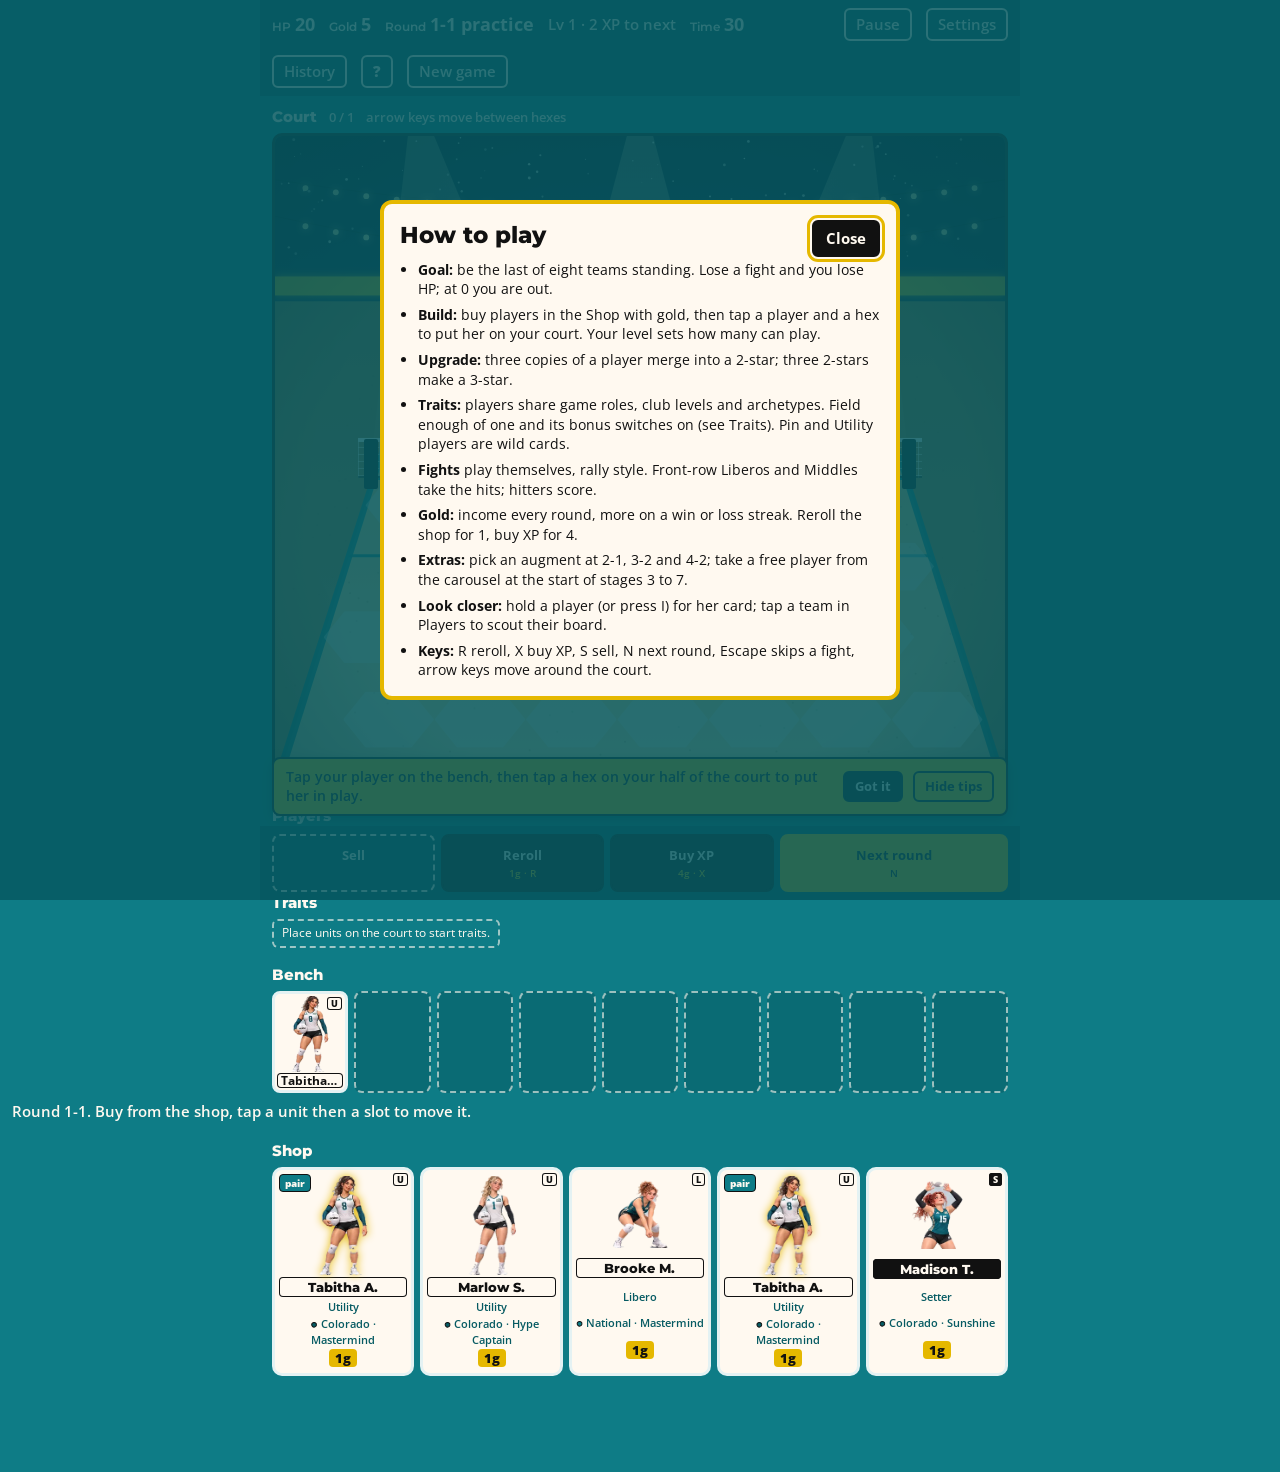
==== tft-wcni4yex/index.html @ 91067224 "v2.29.0 milestone 49: hyper roll short game Co-Authored-By: Claude Opus 5.5 <noreply@anthropic.com>" ====
<!doctype html>
<html lang="en">
<head>
  <meta charset="utf-8">
  <meta name="viewport" content="width=device-width, initial-scale=1, viewport-fit=cover">
  <meta name="robots" content="noindex, nofollow">
  <meta name="theme-color" content="#0E7C86">
  <title>Tactical Boom</title>
  <link rel="preconnect" href="https://fonts.googleapis.com">
  <link href="https://fonts.googleapis.com/css2?family=Montserrat:wght@700;800&family=Open+Sans:wght@400;600&display=swap" rel="stylesheet">
  <link rel="manifest" href="app.webmanifest">
  <link rel="icon" href="assets/icons/icon-192.png" type="image/png">
  <link rel="apple-touch-icon" href="assets/icons/apple-touch-icon.png">
  <link rel="stylesheet" href="style.css?v=2.29.0">
  <script type="importmap">
  {
    "imports": {
      "./js/achievements.js": "./js/achievements.js?v=2.29.0",
      "./js/arena.js": "./js/arena.js?v=2.29.0",
      "./js/bots.js": "./js/bots.js?v=2.29.0",
      "./js/combat.js": "./js/combat.js?v=2.29.0",
      "./js/economy.js": "./js/economy.js?v=2.29.0",
      "./js/gallery.js": "./js/gallery.js?v=2.29.0",
      "./js/game.js": "./js/game.js?v=2.29.0",
      "./js/guide.js": "./js/guide.js?v=2.29.0",
      "./js/hex.js": "./js/hex.js?v=2.29.0",
      "./js/i18n.js": "./js/i18n.js?v=2.29.0",
      "./js/history.js": "./js/history.js?v=2.29.0",
      "./js/ladder.js": "./js/ladder.js?v=2.29.0",
      "./js/main.js": "./js/main.js?v=2.29.0",
      "./js/playback.js": "./js/playback.js?v=2.29.0",
      "./js/rng.js": "./js/rng.js?v=2.29.0",
      "./js/sound.js": "./js/sound.js?v=2.29.0",
      "./js/sprite.js": "./js/sprite.js?v=2.29.0",
      "./js/stage.js": "./js/stage.js?v=2.29.0",
      "./js/traits.js": "./js/traits.js?v=2.29.0",
      "./js/ui.js": "./js/ui.js?v=2.29.0",
      "./js/units.js": "./js/units.js?v=2.29.0"
    }
  }
  </script>
  <!-- Fetch every module at once instead of discovering them one import at a time. -->
  <link rel="modulepreload" href="./js/achievements.js?v=2.29.0">
  <link rel="modulepreload" href="./js/arena.js?v=2.29.0">
  <link rel="modulepreload" href="./js/bots.js?v=2.29.0">
  <link rel="modulepreload" href="./js/combat.js?v=2.29.0">
  <link rel="modulepreload" href="./js/economy.js?v=2.29.0">
  <link rel="modulepreload" href="./js/gallery.js?v=2.29.0">
  <link rel="modulepreload" href="./js/game.js?v=2.29.0">
  <link rel="modulepreload" href="./js/guide.js?v=2.29.0">
  <link rel="modulepreload" href="./js/hex.js?v=2.29.0">
  <link rel="modulepreload" href="./js/i18n.js?v=2.29.0">
  <link rel="modulepreload" href="./js/history.js?v=2.29.0">
  <link rel="modulepreload" href="./js/ladder.js?v=2.29.0">
  <link rel="modulepreload" href="./js/main.js?v=2.29.0">
  <link rel="modulepreload" href="./js/playback.js?v=2.29.0">
  <link rel="modulepreload" href="./js/rng.js?v=2.29.0">
  <link rel="modulepreload" href="./js/sound.js?v=2.29.0">
  <link rel="modulepreload" href="./js/sprite.js?v=2.29.0">
  <link rel="modulepreload" href="./js/stage.js?v=2.29.0">
  <link rel="modulepreload" href="./js/traits.js?v=2.29.0">
  <link rel="modulepreload" href="./js/ui.js?v=2.29.0">
  <link rel="modulepreload" href="./js/units.js?v=2.29.0">
</head>
<body class="game">
  <header class="bar" aria-label="Status" data-i18n-aria>
    <span class="stat"><span class="k" data-i18n>HP</span> <b id="hp">20</b></span>
    <span class="stat"><span class="k" data-i18n>Gold</span> <b id="gold">0</b></span>
    <span class="stat"><span class="k" data-i18n>Round</span> <b id="round">1-1</b></span>
    <span class="brk" aria-hidden="true"></span>
    <span class="stat" id="level">Lv 1 · 2 XP to next</span>
    <span class="stat"><span class="k" data-i18n>Time</span> <b id="timer" aria-live="off">30</b></span>
    <span class="brk" aria-hidden="true"></span>
    <button type="button" id="pause" class="ghost" aria-pressed="false">Pause</button>
    <button type="button" id="settingsBtn" class="ghost" data-i18n>Settings</button>
    <button type="button" id="historyBtn" class="ghost" data-i18n>History</button>
    <button type="button" id="helpBtn" class="ghost" aria-label="How to play" data-i18n-aria>?</button>
    <button type="button" id="newgame" class="ghost" data-i18n>New game</button>
  <div class="tip" id="tip" role="status" hidden><span id="tipText"></span> <button type="button" id="tipOk" data-i18n>Got it</button> <button type="button" id="tipOff" data-i18n>Hide tips</button></div>
  </header>

  <main>
  <section class="zone" aria-labelledby="hCourt">
    <h2 id="hCourt"><span data-i18n>Court</span> <span class="sub" id="courtCount">0 / 1</span> <span class="sub" id="courtHint">arrow keys move between hexes</span>
      <span class="fightbar" id="fightbar" hidden><button type="button" id="speed" aria-pressed="false">2x</button><button type="button" id="skip"><span data-i18n>Skip</span> <small>Esc</small></button></span></h2>
    <div class="arena" id="court" role="group" aria-label="Court hexes, your half" data-i18n-aria data-stage="fieldhouse"></div>
  </section>

  <section class="zone" aria-labelledby="hPlayers">
    <h2 id="hPlayers"><span data-i18n>Players</span> <span class="sub" id="lastFight"></span></h2>
    <ol class="players" id="players"></ol>
  </section>

  <details class="zone damage" id="damage" hidden open>
    <summary><h2 id="damageTitle" data-i18n>Fight damage</h2></summary>
    <ol class="dmglist" id="damageList"></ol>
  </details>

  <details class="zone fights" id="fights" hidden>
    <summary><h2 data-i18n>Fights</h2> <span class="sub" data-i18n>tap one to watch it</span></summary>
    <ol class="fightlist" id="fightList"></ol>
    <div id="lobbyWrap" hidden>
      <h3 class="sub" data-i18n>This round's other fights</h3>
      <ol class="fightlist" id="lobbyList"></ol>
    </div>
  </details>

  <section class="zone" aria-labelledby="hTraits">
    <h2 id="hTraits"><span data-i18n>Traits</span> <span class="sub" id="wild"></span></h2>
    <ul class="traits" id="traits"></ul>
    <p class="owned" id="owned"></p>
  </section>

  <section class="zone" aria-labelledby="hBench">
    <h2 id="hBench" data-i18n>Bench</h2>
    <div class="slots bench" id="bench" role="group" aria-label="Bench slots" data-i18n-aria></div>
  </section>

  <p class="msg" id="msg" aria-hidden="true"></p>
  <div id="live" class="vh" aria-live="polite"></div>

  <section class="zone" aria-labelledby="hShop">
    <h2 id="hShop" data-i18n>Shop</h2>
    <div class="shop" id="shop" role="group" aria-label="Shop cards" data-i18n-aria></div>
  </section>
  </main>

  <nav class="actions" aria-label="Actions" data-i18n-aria>
    <span class="pocket" id="pocket" aria-hidden="true"></span>
    <button type="button" id="sell" data-drop="sell:0" disabled>Sell</button>
    <button type="button" id="reroll">Reroll <small>1g · R</small></button>
    <button type="button" id="xp"><span data-i18n>Buy XP</span> <small>4g · X</small></button>
    <button type="button" id="next" class="primary"><span data-i18n>Next round</span> <small>N</small></button>
  </nav>
  <dialog id="unitcard" aria-labelledby="unitName">
    <button type="button" class="close" id="unitClose" data-i18n>Close</button>
    <h2 id="unitName"></h2>
    <div class="stage"><span class="spr" id="unitSprite"></span></div>
    <dl id="unitFacts"></dl>
  </dialog>
  <dialog id="newDlg" aria-labelledby="newTitle">
    <button type="button" class="close" id="newClose" data-i18n>Cancel</button>
    <h2 id="newTitle" data-i18n>New game</h2>
    <p data-i18n>The current game ends.</p>
    <div class="histbtns">
      <button type="button" id="newFree" data-i18n>Free play</button>
      <button type="button" id="newDaily" data-i18n>Today's challenge</button>
      <button type="button" id="newHyper" data-i18n>Hyper roll</button>
    </div>
    <p class="note" id="dailyNote"></p>
    <p class="note" data-i18n>Hyper roll is a short game: more gold, faster levels, double damage, 20-second rounds. It does not change your rating.</p>
  </dialog>
  <dialog id="settings" aria-labelledby="setTitle">
    <button type="button" class="close" id="setClose" data-i18n>Close</button>
    <h2 id="setTitle" data-i18n>Settings</h2>
    <p class="note" data-i18n>Kept on this device.</p>
    <div class="setgrid">
      <span data-i18n>Sound</span><button type="button" id="mute" aria-pressed="false">Sound on</button>
      <label for="auto" data-i18n>Auto-advance timer</label><input type="checkbox" id="auto" checked>
      <label for="difficulty" data-i18n>Bots</label><select id="difficulty" aria-describedby="diffNote"><option value="easy" data-i18n>Easy</option><option value="normal" data-i18n>Normal</option><option value="hard" data-i18n>Hard</option></select>
      <span></span><small id="diffNote" data-i18n>Applies from the next new game.</small>
      <label for="speedPref" data-i18n>Fight speed</label><select id="speedPref"><option value="1">1x</option><option value="2">2x</option></select>
      <label for="motion" data-i18n>Motion</label><select id="motion"><option value="auto" data-i18n>Follow this device</option><option value="reduce" data-i18n>Reduce</option></select>
      <label for="tipsOn" data-i18n>Tips</label><input type="checkbox" id="tipsOn" checked>
      <label for="textSize" data-i18n>Text size</label><select id="textSize"><option value="1" data-i18n>Standard</option><option value="1.15" data-i18n>Large</option><option value="1.3" data-i18n>Larger</option></select>
      <label for="lang" data-i18n>Language</label><select id="lang"><option value="en">English</option><option value="es">Español</option></select>
    </div>
  </dialog>
  <dialog id="history" aria-labelledby="histTitle">
    <button type="button" class="close" id="histClose" data-i18n>Close</button>
    <h2 id="histTitle" data-i18n>History</h2>
    <p class="rank" id="histRank"></p>
    <p id="histSummary"></p>
    <ol class="histgames" id="histGames"></ol>
    <div id="histUnitsWrap">
      <h3 data-i18n>Players on your final boards</h3>
      <table class="histunits"><thead><tr><th scope="col" data-i18n>Player</th><th scope="col" data-i18n>Games</th><th scope="col" data-i18n>Avg place</th><th scope="col" data-i18n>Wins</th></tr></thead><tbody id="histUnits"></tbody></table>
    </div>
    <h3 id="achTitle">Achievements</h3>
    <ul class="achs" id="achList"></ul>
    <p class="note" data-i18n>Kept on this device only. The feedback file holds these game facts and nothing else.</p>
    <div class="histbtns"><button type="button" id="histDownload" data-i18n>Download feedback file</button><button type="button" id="histClear" data-i18n>Clear history</button></div>
  </dialog>
  <dialog id="help" aria-labelledby="helpTitle">
    <button type="button" class="close" id="helpClose" data-i18n>Close</button>
    <h2 id="helpTitle" data-i18n>How to play</h2>
    <ul class="help">
      <li data-i18n-html><b>Goal:</b> be the last of eight teams standing. Lose a fight and you lose HP; at 0 you are out.</li>
      <li data-i18n-html><b>Build:</b> buy players in the Shop with gold, then tap a player and a hex to put her on your court. Your level sets how many can play.</li>
      <li data-i18n-html><b>Upgrade:</b> three copies of a player merge into a 2-star; three 2-stars make a 3-star.</li>
      <li data-i18n-html><b>Traits:</b> players share game roles, club levels and archetypes. Field enough of one and its bonus switches on (see Traits). Pin and Utility players are wild cards.</li>
      <li data-i18n-html><b>Fights</b> play themselves, rally style. Front-row Liberos and Middles take the hits; hitters score.</li>
      <li data-i18n-html><b>Gold:</b> income every round, more on a win or loss streak. Reroll the shop for 1, buy XP for 4.</li>
      <li data-i18n-html><b>Extras:</b> pick an augment at 2-1, 3-2 and 4-2; take a free player from the carousel at the start of stages 3 to 7.</li>
      <li data-i18n-html><b>Look closer:</b> hold a player (or press I) for her card; tap a team in Players to scout their board.</li>
      <li data-i18n-html><b>Keys:</b> R reroll, X buy XP, S sell, N next round, Escape skips a fight, arrow keys move around the court.</li>
    </ul>
  </dialog>
  <dialog id="carousel" aria-labelledby="carTitle">
    <h2 id="carTitle" data-i18n>Carousel</h2>
    <p data-i18n>Lowest HP picks first. Take one player for free; if time runs out you get the first open one.</p>
    <div class="carousel" id="carChoices" role="group" aria-label="Carousel players" data-i18n-aria></div>
  </dialog>
  <dialog id="augment" aria-labelledby="augTitle">
    <h2 id="augTitle" data-i18n>Pick an augment</h2>
    <p data-i18n>It lasts the whole game. If time runs out you get the first one.</p>
    <div class="augs" id="augChoices" role="group" aria-label="Augment choices" data-i18n-aria></div>
  </dialog>
  <dialog id="over" aria-labelledby="overTitle">
    <h2 id="overTitle" data-i18n>Game over</h2>
    <p id="overText"></p>
    <p class="rank" id="overAch"></p>
    <div class="recap" id="recap"></div>
    <ol class="players" id="finalPlaces"></ol>
    <div class="histbtns">
      <button type="button" id="again" data-i18n>Free play</button>
      <button type="button" id="againDaily" data-i18n>Today's challenge</button>
    </div>
  </dialog>
  <script type="module" src="js/main.js?v=2.29.0"></script>
</body>
</html>
---- tft-wcni4yex/style.css ----
:root {
  --teal: #0E7C86; --teal-dark: #065A62; --teal-light: #E4F2F3;
  --gold: #E5B800; --gold-dark: #C49A00; --cream: #FFF9F0; --black: #111111;
  --display: 'Montserrat', sans-serif; --body: 'Open Sans', sans-serif;
}
* { box-sizing: border-box; }
html, body { margin: 0; min-height: 100%; }
body { background: var(--teal); color: var(--cream); font-family: var(--body); font-size: 15px; line-height: 1.4; }
h1, h2, h3 { font-family: var(--display); font-weight: 800; margin: 0; }
button { font: inherit; cursor: pointer; }
:focus-visible { outline: 3px solid var(--gold); outline-offset: 2px; }
.vh { position: absolute; width: 1px; height: 1px; overflow: hidden; clip: rect(0 0 0 0); white-space: nowrap; }

.top { position: sticky; top: 0; z-index: 5; background: var(--teal-dark); padding: 10px 16px; display: flex; gap: 10px; align-items: center; flex-wrap: wrap; }
.top h1 { font-size: 20px; color: var(--gold); flex: 1 1 auto; }
.top select, .top input { font: inherit; padding: 6px 8px; border: 2px solid var(--gold); border-radius: 6px; background: var(--cream); color: var(--black); }
.top .count { font-weight: 600; }

.grid { display: grid; grid-template-columns: repeat(auto-fill, minmax(150px, 1fr)); gap: 12px; padding: 16px; }
.card { background: var(--cream); color: var(--black); border-radius: 10px; border: 4px solid var(--ring); padding: 8px; text-align: left; display: grid; gap: 4px; justify-items: center; }
.card .spr { background-repeat: no-repeat; image-rendering: auto; }
.card .name { font-family: var(--display); font-weight: 800; font-size: 15px; }
.card .team { font-weight: 600; font-size: 12px; color: var(--teal-dark); }
.card .role { font-size: 12px; font-weight: 600; }
.card .arch { font-size: 12px; font-weight: 600; color: var(--gold-dark); }
.card[data-level="National"] .team::before { content: "● "; color: var(--teal); }
.card[data-level="Regional"] .team::before { content: "● "; color: var(--gold); }
.card[data-level="Colorado"] .team::before { content: "● "; color: var(--teal-dark); }

dialog { border: 4px solid var(--gold); border-radius: 12px; background: var(--cream); color: var(--black); padding: 16px; width: min(92vw, 520px); }
dialog::backdrop { background: rgba(6, 90, 98, .85); }
dialog .stage { display: grid; place-items: end center; background: var(--teal-light); border-radius: 8px; min-height: 260px; padding: 8px; }
dialog .poses { display: flex; flex-wrap: wrap; gap: 6px; margin: 10px 0; }
dialog .poses button { padding: 6px 10px; border: 2px solid var(--black); background: var(--black); color: var(--cream); border-radius: 6px; font-weight: 600; }
dialog .poses button[aria-pressed="true"] { background: var(--gold); color: var(--black); border-color: var(--gold); }
dialog dl { display: grid; grid-template-columns: auto 1fr; gap: 4px 12px; margin: 10px 0; font-size: 14px; }
dialog dt { font-weight: 800; }
dialog dd { margin: 0; }
dialog .close { float: right; border: 2px solid var(--black); background: var(--black); color: var(--cream); border-radius: 6px; padding: 6px 12px; font-weight: 700; }
.note { padding: 0 16px 16px; font-weight: 600; }
@media (prefers-reduced-motion: reduce) { .hop { animation: none !important; } }

/* ---- game screen ---- */
body.game { padding-bottom: 96px; }
.bar { position: sticky; top: 0; z-index: 5; background: var(--teal-dark); padding: 8px 12px; display: flex; gap: 14px; align-items: center; flex-wrap: wrap; font-weight: 600; }
.bar .stat .k { color: var(--cream); font-family: var(--display); font-size: 12px; }
.bar .stat b { font-size: 18px; }
.bar #pause { margin-left: auto; }
.bar .ghost { background: transparent; color: var(--cream); border: 2px solid var(--cream); border-radius: 6px; padding: 4px 10px; font-weight: 600; }
.zone { padding: 10px 12px 0; }
.zone h2 { font-size: 15px; color: var(--cream); margin-bottom: 6px; }
.zone h2 .sub { color: var(--cream); font-family: var(--body); font-weight: 600; font-size: 13px; margin-left: 8px; }
.slots { display: grid; gap: 6px; touch-action: none; }
.slots.court { grid-template-columns: repeat(6, 1fr); }
.slots.bench { grid-template-columns: repeat(9, 1fr); }
.slot { position: relative; aspect-ratio: 3 / 4; border-radius: 8px; border: 2px dashed rgba(255, 249, 240, .6); background: rgba(6, 90, 98, .5); padding: 2px; display: grid; grid-template-rows: 1fr auto auto; justify-items: center; align-items: end; color: var(--cream); overflow: hidden; }
.slot.filled { border: 3px solid var(--ring); background: var(--cream); color: var(--black); }
.slot.selected { outline: 4px solid var(--gold); outline-offset: -2px; transform: translateY(-4px); }
.slot .spr { background-repeat: no-repeat; max-width: 100%; }
.slot .stars { color: var(--black); font-size: 11px; line-height: 1; }
.slot .nm { font-size: 10px; font-weight: 700; line-height: 1.1; text-align: center; max-width: 100%; overflow: hidden; text-overflow: ellipsis; white-space: nowrap; }
/* The name strip wears the role's kit colour (white, black or teal) so roles read at a glance. */
.slot.filled .nm, .shopcard .nm { box-sizing: border-box; width: 100%; padding: 1px 4px; border-radius: 4px; background: var(--kit-bg, transparent); color: var(--kit-fg, inherit); box-shadow: inset 0 0 0 1px var(--black); }
.spr.flip { transform: scaleX(-1); }
.slot[data-abbr]::after, .shopcard[data-abbr]::after { content: attr(data-abbr); position: absolute; top: 3px; right: 3px; z-index: 1; font-size: 9px; font-weight: 800; line-height: 1; padding: 2px 4px; border-radius: 3px; background: var(--kit-bg); color: var(--kit-fg); box-shadow: inset 0 0 0 1px var(--black); }
.slot { position: relative; }
/* ---- fight playback ---- */
.arena.fighting .hex { pointer-events: none; }
.hex.down .unit { opacity: .55; }
.hex .unit .hpbar { width: 70%; height: 5px; margin-top: 2px; background: var(--black); border: 1px solid var(--black); border-radius: 3px; overflow: hidden; }
.hex .unit .hpbar i { display: block; height: 100%; width: 100%; background: var(--gold); transform-origin: left; transition: transform .25s; }
.hex.theirs .unit .hpbar i { background: var(--cream); }
.float { position: absolute; bottom: 100%; left: 50%; transform: translateX(-50%); font-family: var(--display); font-weight: 800; font-size: 13px; white-space: nowrap; padding: 0 4px; border-radius: 4px; background: var(--black); color: var(--cream); animation: rise .9s ease-out forwards; z-index: 40; }
.float.dmg { color: var(--gold); }
.float.heal { background: var(--teal); color: var(--cream); }
.float.kw { background: var(--cream); color: var(--black); font-size: 11px; }
@keyframes rise { from { opacity: 1; translate: 0 0; } to { opacity: 0; translate: 0 -28px; } }
.ball { position: absolute; left: 0; top: 0; width: 14px; height: 14px; margin: -7px 0 0 -7px; border-radius: 50%; background: radial-gradient(circle at 35% 35%, var(--cream), var(--gold) 60%, var(--gold-dark)); border: 1px solid var(--black); z-index: 60; pointer-events: none; }
.fightbar[hidden], [hidden] { display: none !important; }
.fightbar { display: inline-flex; gap: 6px; margin-left: 8px; vertical-align: middle; }
.fightbar button { padding: 4px 10px; border-radius: 6px; border: 2px solid var(--black); background: var(--black); color: var(--cream); font-weight: 700; font-size: 12px; }
.fightbar button small { color: var(--gold); font-size: 10px; }
.bar .auto { display: inline-flex; gap: 4px; align-items: center; font-size: 12px; }
.bar select { font: inherit; font-size: 12px; padding: 2px 4px; border-radius: 6px; border: 2px solid var(--cream); background: var(--teal-dark); color: var(--cream); }
.bar .auto input { width: 18px; height: 18px; accent-color: var(--gold); }
.bar #pause[aria-pressed="true"] { background: var(--gold); color: var(--black); border-color: var(--gold); }
@media (prefers-reduced-motion: reduce) { .float { animation: none; } .hex .unit .hpbar i { transition: none; } }
.traits { list-style: none; margin: 0; padding: 0; display: flex; flex-wrap: wrap; gap: 6px; font-size: 12px; }
.traits li { border-radius: 6px; border: 2px dashed rgba(255, 249, 240, .6); }
.traits li:not(:has(button)) { padding: 4px 8px; }
.traits li.on { background: var(--cream); color: var(--black); border: 2px solid var(--gold); }
.traits li.on.kit { background: var(--kit-bg); color: var(--kit-fg); }
.traits .trait { all: unset; box-sizing: border-box; display: block; padding: 4px 8px; cursor: pointer; border-radius: 4px; }
.traits .trait:focus-visible { outline: 3px solid var(--gold); outline-offset: 1px; }
.traits .trait[aria-pressed="true"] { box-shadow: 0 0 0 3px var(--gold); }
.traits .sw { display: inline-block; width: 9px; height: 9px; margin-right: 5px; border-radius: 50%; border: 1px solid var(--black); box-shadow: 0 0 0 1px var(--cream); background: var(--kit-bg, transparent); vertical-align: 0; } /* cream halo: a teal dot stays visible on the teal page */
.traits li:not(.kit) .sw:not([style]) { display: none; }
.traits li b { font-family: var(--display); }
.traits li.on .bp { color: var(--teal-dark); font-weight: 700; }
.traits li.on.kit .bp { color: inherit; }
/* Units holding the trait picked in the trait panel glow around their outline. */
.lit .spr { filter: drop-shadow(0 0 3px var(--gold)) drop-shadow(0 0 3px var(--gold)); }
.slot.lit, .shopcard.lit { outline: 3px solid var(--gold); outline-offset: 1px; }
.players { list-style: none; margin: 0; padding: 0; display: grid; grid-template-columns: repeat(auto-fill, minmax(140px, 1fr)); gap: 4px; font-size: 12px; }
.players li { padding: 3px 6px; border-radius: 6px; background: var(--teal-dark); white-space: nowrap; overflow: hidden; text-overflow: ellipsis; }
.players li.you { background: var(--gold); color: var(--black); }
.players li.out { text-decoration: line-through; }
dialog .players { grid-template-columns: repeat(2, 1fr); }
dialog .players li { color: var(--cream); }
dialog .players li.you { color: var(--black); }
.msg { margin: 8px 12px; min-height: 1.4em; font-weight: 600; }
.shop { display: grid; grid-template-columns: repeat(5, minmax(0, 1fr)); gap: 6px; }
.shopcard { border-radius: 10px; border: 3px solid var(--ring); background: var(--cream); color: var(--black); padding: 6px 4px; display: grid; justify-items: center; gap: 2px; min-height: 150px; }
.shopcard:disabled { background: var(--teal-light); border-style: dashed; }
.shopcard .spr { background-repeat: no-repeat; }
.shopcard .nm { font-family: var(--display); font-weight: 800; font-size: 11px; text-align: center; }
.shopcard .tr { font-size: 9.5px; font-weight: 600; text-align: center; color: var(--teal-dark); }
.shopcard { position: relative; }
.shopcard .hint { position: absolute; top: 4px; left: 4px; z-index: 1; font-size: 10px; font-weight: 800; line-height: 1; padding: 3px 5px; border-radius: 4px; border: 1px solid var(--black); background: var(--cream); color: var(--black); }
.shopcard .hint.up { background: var(--gold); }
.shopcard .hint.pair { background: var(--teal); color: var(--cream); }
.shopcard.hinted .spr { filter: drop-shadow(0 0 4px var(--gold)); }
.shopcard .cost { font-weight: 800; color: var(--black); background: var(--gold); border-radius: 4px; padding: 0 6px; font-size: 13px; }
.actions { position: fixed; left: 0; right: 0; bottom: 0; z-index: 5; display: grid; grid-template-columns: 1fr 1fr 1fr 1.4fr; gap: 6px; padding: 8px 12px calc(8px + env(safe-area-inset-bottom, 0px)); background: var(--teal-dark); }
.actions button { padding: 10px 4px; border-radius: 8px; border: 2px solid var(--black); background: var(--black); color: var(--cream); font-weight: 700; font-size: 13px; display: grid; gap: 2px; }
.actions button small { font-weight: 600; font-size: 10px; color: var(--gold); }
.actions button.primary { background: var(--gold); color: var(--black); border-color: var(--gold); }
.actions button.primary small { color: var(--black); }
.actions button:disabled { background: var(--teal-dark); border: 2px dashed var(--cream); color: var(--cream); }
@media (min-width: 700px) { .zone, .bar, .actions { max-width: 760px; margin-inline: auto; } .actions { left: 50%; transform: translateX(-50%); width: 100%; } .slot .nm { font-size: 12px; } .shopcard .nm { font-size: 13px; } .shopcard .tr { font-size: 11px; } }

/* ---- arena: perspective court ---- */
.arena { isolation: isolate; position: relative; width: 100%; aspect-ratio: 1 / 0.9; overflow: hidden; border-radius: 10px; border: 3px solid var(--black); background: var(--teal-dark) center top / cover no-repeat; touch-action: none; }
.arena .backdrop-wrap, .arena .backdrop { position: absolute; inset: 0; width: 100%; height: 100%; display: block; pointer-events: none; }
.arena .net { position: absolute; left: calc(var(--netL) * 100%); right: calc((1 - var(--netR)) * 100%); top: calc(var(--netY) * 100%); height: calc(8% * var(--netS)); transform: translateY(-100%); z-index: 11; background: repeating-linear-gradient(90deg, rgba(255,249,240,.55) 0 1px, transparent 1px 7px), repeating-linear-gradient(0deg, rgba(255,249,240,.55) 0 1px, transparent 1px 7px); border-top: 4px solid var(--cream); border-bottom: 2px solid rgba(17,17,17,.6); pointer-events: none; }
.arena .net::before, .arena .net::after { content: ""; position: absolute; top: -10%; bottom: -40%; width: 2.5%; background: var(--black); border-radius: 2px; }
.arena .net::before { left: 1%; } .arena .net::after { right: 1%; }
/* A tile is a button; its hex shape is drawn by ::before so the standing sprite can overflow it. */
.hex { position: absolute; width: calc(13% * var(--s)); aspect-ratio: 1 / 0.62; transform: translate(-50%, -50%); background: transparent; border: 0; padding: 0; margin: 0; overflow: visible; }
.hex::before { content: ""; position: absolute; inset: 0; clip-path: polygon(25% 0, 75% 0, 100% 50%, 75% 100%, 25% 100%, 0 50%); background: rgba(228, 242, 243, .16); }
.hex.mine { cursor: pointer; }
.hex.mine::before { background: rgba(228, 242, 243, .42); }
.hex.mine:hover::before, .hex.mine.drop::before { background: rgba(229, 184, 0, .75); }
.hex.mine:focus-visible { outline: none; }
.hex.mine:focus-visible::before { background: rgba(229, 184, 0, .85); box-shadow: inset 0 0 0 3px var(--black); }
.hex.filled.mine::before { background: rgba(14, 124, 134, .6); box-shadow: inset 0 0 0 2px var(--ring); }
.hex.selected::before { background: var(--gold); }
/* While dragging: the row that suits the dragged unit's role. */
.hex.suggest::before { background: rgba(229, 184, 0, .45); }
.hex .unit { position: absolute; left: 50%; bottom: 40%; transform: translateX(-50%); pointer-events: none; display: grid; justify-items: center; }
.hex .unit .spr { background-repeat: no-repeat; }
.hex .unit.flip .spr { transform: scaleX(-1); }
.hex .unit .stars { color: var(--gold); font-size: 11px; line-height: 1; text-shadow: 0 1px 0 var(--black); margin-top: -2px; }
.dragghost { position: fixed; left: 0; top: 0; z-index: 50; pointer-events: none; will-change: transform; }
.dragghost .spr { background-repeat: no-repeat; filter: drop-shadow(0 6px 6px rgba(0,0,0,.5)); }
.slot.drop, #sell.drop { outline: 4px solid var(--gold); outline-offset: -2px; }
/* Shop cards let a vertical swipe scroll the page on phones; tap still buys, mouse drags still work. */
.shopcard { touch-action: pan-y; }
/* ---- augments ---- */
.augs { display: grid; gap: 8px; margin-top: 8px; }
.augcard { display: grid; gap: 2px; text-align: left; padding: 10px 12px; border-radius: 8px; border: 2px solid var(--black); background: var(--teal-light); color: var(--black); font: inherit; }
.augcard b { font-family: var(--display); font-size: 15px; color: var(--teal-dark); }
.augcard:hover, .augcard:focus-visible { background: var(--gold); }
.owned { margin: 6px 0 0; font-size: 12px; font-weight: 600; }
.carousel { display: grid; grid-template-columns: repeat(auto-fill, minmax(96px, 1fr)); gap: 6px; margin-top: 8px; }
/* ---- scouting and fight damage ---- */
.players .scout { all: unset; display: block; width: 100%; cursor: pointer; }
.players .scout:focus-visible { outline: 3px solid var(--gold); outline-offset: 2px; border-radius: 4px; }
.players li:has(.scout[aria-pressed="true"]) { background: var(--cream); color: var(--black); }
.damage summary { cursor: pointer; list-style: revert; color: var(--gold); }
.damage summary h2 { display: inline; }
.dmglist { list-style: none; margin: 6px 0 0; padding: 0; display: grid; gap: 3px; font-size: 12px; }
.dmglist li { display: grid; grid-template-columns: minmax(0, 9em) 1fr 4em; gap: 6px; align-items: center; }
.dmglist .nm { overflow: hidden; text-overflow: ellipsis; white-space: nowrap; font-weight: 600; }
.dmglist .bar { height: 10px; background: var(--teal-dark); border-radius: 3px; overflow: hidden; }
.dmglist .bar i { display: block; height: 100%; background: var(--gold); }
.dmglist li.them .bar i { background: var(--cream); }
.dmglist .n { text-align: right; font-variant-numeric: tabular-nums; font-weight: 700; }
/* ---- unit card and how to play ---- */
.shopcard[aria-disabled="true"] { background: var(--teal-light); border-style: dashed; }
#unitcard .stage .spr { background-repeat: no-repeat; }
.help { margin: 8px 0 0; padding-left: 18px; display: grid; gap: 6px; font-size: 14px; }
.bar #helpBtn { min-width: 32px; font-weight: 800; }
/* ---- club colour: a floor disc under each player, a dot on cards ---- */
.hex.filled::after { content: ""; position: absolute; left: 22%; right: 22%; top: 28%; bottom: 22%; border-radius: 50%; background: var(--jersey, transparent); border: 2px solid var(--black); z-index: 0; pointer-events: none; }
.shopcard .tr.lv::before { content: "● "; color: var(--jersey); -webkit-text-stroke: 1px var(--black); }
/* ---- history ---- */
.histgames { margin: 8px 0; padding-left: 20px; font-size: 13px; display: grid; gap: 3px; }
#history h3 { font-size: 14px; margin: 10px 0 4px; }
.histunits { width: 100%; border-collapse: collapse; font-size: 13px; }
.histunits th, .histunits td { text-align: left; padding: 3px 6px; border-bottom: 1px solid var(--teal-light); }
.histunits td { font-variant-numeric: tabular-nums; }
.histbtns { display: flex; gap: 8px; flex-wrap: wrap; }
.histbtns button { padding: 8px 12px; border-radius: 8px; border: 2px solid var(--black); background: var(--black); color: var(--cream); font-weight: 700; }
.histbtns button:first-child { background: var(--gold); color: var(--black); }
.histbtns button:disabled { background: var(--teal-light); color: var(--black); border-style: dashed; }
/* ---- reserve space for lists the script fills, so the page does not jump on load ---- */
#players:empty { min-height: 56px; }
#traits:empty { min-height: 28px; }
#bench:empty { min-height: 64px; }
#shop:empty { min-height: 150px; }
/* ---- settings ---- */
.setgrid { display: grid; grid-template-columns: auto 1fr; gap: 10px 14px; align-items: center; margin-top: 10px; font-weight: 600; }
.setgrid select, .setgrid button { font: inherit; padding: 6px 8px; border-radius: 6px; border: 2px solid var(--black); background: var(--cream); color: var(--black); justify-self: start; }
.setgrid button[aria-pressed="true"] { background: var(--teal-light); border-style: dashed; }
.setgrid input[type="checkbox"] { width: 22px; height: 22px; accent-color: var(--teal); justify-self: start; }
.setgrid small { font-weight: 400; }
html[data-motion="reduce"] .float { animation: none; }
html[data-motion="reduce"] .hex .unit .hpbar i { transition: none; }
html[data-motion="reduce"] .hop { animation: none !important; }
/* ---- replays ---- */
.fights summary { cursor: pointer; }
.fights summary h2 { display: inline; }
.fightlist { list-style: none; margin: 6px 0 0; padding: 0; display: flex; flex-wrap: wrap; gap: 6px; }
.fightlist button { font: inherit; font-size: 12px; font-weight: 600; padding: 4px 8px; border-radius: 6px; border: 2px solid var(--black); background: var(--teal-dark); color: var(--cream); }
.fightlist button:disabled { border-style: dashed; }
.rank { font-family: var(--display); font-weight: 800; color: var(--teal-dark); }
/* ---- achievements ---- */
.achs { list-style: none; margin: 4px 0 8px; padding: 0; display: grid; grid-template-columns: repeat(auto-fill, minmax(200px, 1fr)); gap: 4px; font-size: 12px; }
.achs li { padding: 4px 8px; border-radius: 6px; border: 2px dashed var(--teal-dark); }
.achs li.got { border: 2px solid var(--gold-dark); background: var(--gold); }
.achs li b { font-family: var(--display); }
/* ---- hit effects ---- */
.spark { position: absolute; left: 50%; top: 35%; width: 26px; height: 26px; margin: -13px 0 0 -13px; border-radius: 50%; pointer-events: none; z-index: 45;
  background: radial-gradient(circle, #fff 0 20%, var(--cream) 30%, rgba(255, 249, 240, 0) 70%); animation: burst .45s ease-out forwards; }
.spark.big { width: 44px; height: 44px; margin: -22px 0 0 -22px; background: radial-gradient(circle, #fff 0 15%, var(--gold) 35%, rgba(229, 184, 0, 0) 70%); }
@keyframes burst { from { transform: scale(.3); opacity: 1; } to { transform: scale(1.6); opacity: 0; } }
.ko { position: absolute; left: 50%; top: 10%; transform: translateX(-50%); font-family: var(--display); font-weight: 800; font-size: 18px; letter-spacing: 1px;
  color: var(--black); background: var(--gold); border: 2px solid var(--black); border-radius: 6px; padding: 0 6px; z-index: 46; pointer-events: none; animation: kopop .9s ease-out forwards; }
@keyframes kopop { 0% { transform: translateX(-50%) scale(.4); opacity: 0; } 20% { transform: translateX(-50%) scale(1.15); opacity: 1; } 75% { opacity: 1; } 100% { transform: translateX(-50%) translateY(-10px); opacity: 0; } }
@media (prefers-reduced-motion: reduce) { .spark, .ko { display: none; } }
html[data-motion="reduce"] .spark, html[data-motion="reduce"] .ko { display: none; }
/* ---- guided tips ---- */
/* Tips float just above the action bar, so showing or hiding one never pushes the page around. */
.tip { position: fixed; z-index: 6; left: 50%; transform: translateX(-50%); width: min(736px, calc(100% - 16px)); box-sizing: border-box; bottom: calc(84px + env(safe-area-inset-bottom, 0px)); padding: 8px 12px; background: var(--gold); color: var(--black); font-weight: 600; font-size: 14px; display: flex; flex-wrap: wrap; gap: 6px 10px; align-items: center; border: 2px solid var(--black); border-radius: 8px; box-shadow: 0 4px 12px rgba(0, 0, 0, .35); }
.tip span { flex: 1 1 220px; }
.tip button { font: inherit; font-size: 13px; padding: 4px 10px; border-radius: 6px; border: 2px solid var(--black); background: var(--black); color: var(--cream); font-weight: 700; }
.tip #tipOff { background: transparent; color: var(--black); }
#lobbyWrap h3 { font-size: 13px; margin: 8px 0 0; color: var(--cream); }
/* ---- game-over recap ---- */
.recap { display: grid; gap: 8px; margin: 8px 0; }
.recap .mvp { display: flex; align-items: flex-end; gap: 12px; }
.recap .mvp .spr { background-repeat: no-repeat; flex: none; }
.recap button { justify-self: start; padding: 8px 12px; border-radius: 8px; border: 2px solid var(--black); background: var(--black); color: var(--cream); font-weight: 700; }
/* ---- phones (under 700px) ---- */
.pocket, .brk { display: none; }
@media (max-width: 699px) {
  /* The header scrolls away instead of covering a third of the screen; gold and HP ride on the action bar. */
  .bar { position: static; gap: 8px 12px; }
  .bar button { padding: 4px 8px; font-size: 13px; }
  /* Fixed lines: HP, gold and round; then level and time; then the buttons. The header keeps its height when
     the game fills in the real round and level text (it used to rewrap and push the page down). */
  .brk { display: block; flex-basis: 100%; height: 0; }
  .bar #pause { margin-left: 0; }
  .bar .stat { white-space: nowrap; font-size: 13px; }
  .bar .stat .k { font-size: 10px; }
  .bar .stat b { font-size: 15px; }
  .bar { flex-wrap: wrap; row-gap: 6px; column-gap: 9px; }
  .pocket { display: block; position: absolute; left: 12px; bottom: 100%; padding: 3px 8px; border-radius: 6px 6px 0 0; background: var(--teal-dark); color: var(--cream); font-weight: 700; font-size: 13px; }
  .shopcard { min-width: 0; min-height: 0; padding: 4px 2px; }
  .shopcard .spr { zoom: .7; }
  .shopcard .nm { font-size: 10px; padding: 1px 2px; overflow: hidden; text-overflow: ellipsis; white-space: nowrap; }
  .shopcard .tr { font-size: 8.5px; }
  .shopcard[data-abbr]::after, .shopcard .hint { font-size: 8px; padding: 2px 3px; }
  .slots.bench { gap: 3px; }
  .slot[data-abbr]::after { font-size: 7px; padding: 1px 2px; top: 1px; right: 1px; }
  .slot .spr { zoom: .5; }
  .tip { bottom: calc(108px + env(safe-area-inset-bottom, 0px)); font-size: 13px; } /* clear the gold/HP tab */
  .slot .nm { font-size: 8px; }
}
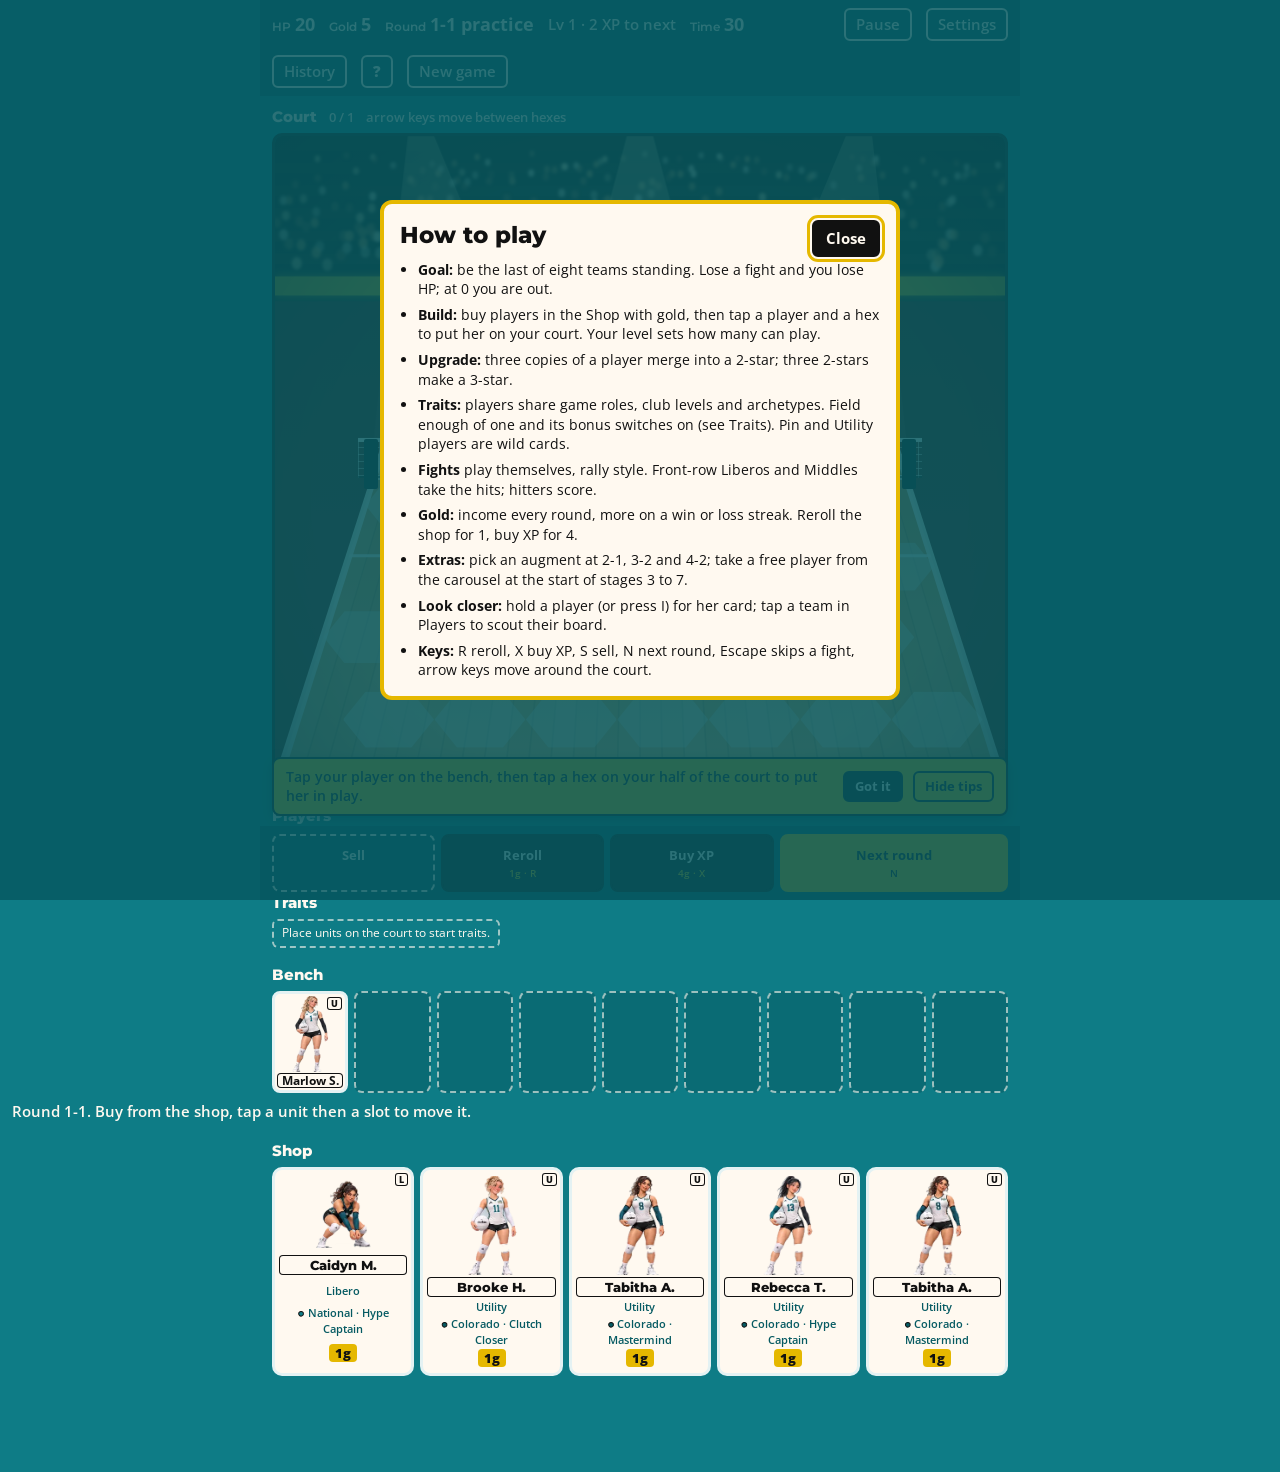
==== commit bc8ee0ca: "v2.30.0 milestone 50: gear drops and equipping (items part 1) Co-Authored-By: Claude Opus 5.5 <norep" ====
--- a/tft-wcni4yex/index.html
+++ b/tft-wcni4yex/index.html
@@ -11,56 +11,58 @@
   <link rel="manifest" href="app.webmanifest">
   <link rel="icon" href="assets/icons/icon-192.png" type="image/png">
   <link rel="apple-touch-icon" href="assets/icons/apple-touch-icon.png">
-  <link rel="stylesheet" href="style.css?v=2.29.0">
+  <link rel="stylesheet" href="style.css?v=2.30.0">
   <script type="importmap">
   {
     "imports": {
-      "./js/achievements.js": "./js/achievements.js?v=2.29.0",
-      "./js/arena.js": "./js/arena.js?v=2.29.0",
-      "./js/bots.js": "./js/bots.js?v=2.29.0",
-      "./js/combat.js": "./js/combat.js?v=2.29.0",
-      "./js/economy.js": "./js/economy.js?v=2.29.0",
-      "./js/gallery.js": "./js/gallery.js?v=2.29.0",
-      "./js/game.js": "./js/game.js?v=2.29.0",
-      "./js/guide.js": "./js/guide.js?v=2.29.0",
-      "./js/hex.js": "./js/hex.js?v=2.29.0",
-      "./js/i18n.js": "./js/i18n.js?v=2.29.0",
-      "./js/history.js": "./js/history.js?v=2.29.0",
-      "./js/ladder.js": "./js/ladder.js?v=2.29.0",
-      "./js/main.js": "./js/main.js?v=2.29.0",
-      "./js/playback.js": "./js/playback.js?v=2.29.0",
-      "./js/rng.js": "./js/rng.js?v=2.29.0",
-      "./js/sound.js": "./js/sound.js?v=2.29.0",
-      "./js/sprite.js": "./js/sprite.js?v=2.29.0",
-      "./js/stage.js": "./js/stage.js?v=2.29.0",
-      "./js/traits.js": "./js/traits.js?v=2.29.0",
-      "./js/ui.js": "./js/ui.js?v=2.29.0",
-      "./js/units.js": "./js/units.js?v=2.29.0"
+      "./js/achievements.js": "./js/achievements.js?v=2.30.0",
+      "./js/arena.js": "./js/arena.js?v=2.30.0",
+      "./js/bots.js": "./js/bots.js?v=2.30.0",
+      "./js/combat.js": "./js/combat.js?v=2.30.0",
+      "./js/economy.js": "./js/economy.js?v=2.30.0",
+      "./js/gallery.js": "./js/gallery.js?v=2.30.0",
+      "./js/game.js": "./js/game.js?v=2.30.0",
+      "./js/guide.js": "./js/guide.js?v=2.30.0",
+      "./js/hex.js": "./js/hex.js?v=2.30.0",
+      "./js/i18n.js": "./js/i18n.js?v=2.30.0",
+      "./js/items.js": "./js/items.js?v=2.30.0",
+      "./js/history.js": "./js/history.js?v=2.30.0",
+      "./js/ladder.js": "./js/ladder.js?v=2.30.0",
+      "./js/main.js": "./js/main.js?v=2.30.0",
+      "./js/playback.js": "./js/playback.js?v=2.30.0",
+      "./js/rng.js": "./js/rng.js?v=2.30.0",
+      "./js/sound.js": "./js/sound.js?v=2.30.0",
+      "./js/sprite.js": "./js/sprite.js?v=2.30.0",
+      "./js/stage.js": "./js/stage.js?v=2.30.0",
+      "./js/traits.js": "./js/traits.js?v=2.30.0",
+      "./js/ui.js": "./js/ui.js?v=2.30.0",
+      "./js/units.js": "./js/units.js?v=2.30.0"
     }
   }
   </script>
   <!-- Fetch every module at once instead of discovering them one import at a time. -->
-  <link rel="modulepreload" href="./js/achievements.js?v=2.29.0">
-  <link rel="modulepreload" href="./js/arena.js?v=2.29.0">
-  <link rel="modulepreload" href="./js/bots.js?v=2.29.0">
-  <link rel="modulepreload" href="./js/combat.js?v=2.29.0">
-  <link rel="modulepreload" href="./js/economy.js?v=2.29.0">
-  <link rel="modulepreload" href="./js/gallery.js?v=2.29.0">
-  <link rel="modulepreload" href="./js/game.js?v=2.29.0">
-  <link rel="modulepreload" href="./js/guide.js?v=2.29.0">
-  <link rel="modulepreload" href="./js/hex.js?v=2.29.0">
-  <link rel="modulepreload" href="./js/i18n.js?v=2.29.0">
-  <link rel="modulepreload" href="./js/history.js?v=2.29.0">
-  <link rel="modulepreload" href="./js/ladder.js?v=2.29.0">
-  <link rel="modulepreload" href="./js/main.js?v=2.29.0">
-  <link rel="modulepreload" href="./js/playback.js?v=2.29.0">
-  <link rel="modulepreload" href="./js/rng.js?v=2.29.0">
-  <link rel="modulepreload" href="./js/sound.js?v=2.29.0">
-  <link rel="modulepreload" href="./js/sprite.js?v=2.29.0">
-  <link rel="modulepreload" href="./js/stage.js?v=2.29.0">
-  <link rel="modulepreload" href="./js/traits.js?v=2.29.0">
-  <link rel="modulepreload" href="./js/ui.js?v=2.29.0">
-  <link rel="modulepreload" href="./js/units.js?v=2.29.0">
+  <link rel="modulepreload" href="./js/achievements.js?v=2.30.0">
+  <link rel="modulepreload" href="./js/arena.js?v=2.30.0">
+  <link rel="modulepreload" href="./js/bots.js?v=2.30.0">
+  <link rel="modulepreload" href="./js/combat.js?v=2.30.0">
+  <link rel="modulepreload" href="./js/economy.js?v=2.30.0">
+  <link rel="modulepreload" href="./js/gallery.js?v=2.30.0">
+  <link rel="modulepreload" href="./js/game.js?v=2.30.0">
+  <link rel="modulepreload" href="./js/guide.js?v=2.30.0">
+  <link rel="modulepreload" href="./js/hex.js?v=2.30.0">
+  <link rel="modulepreload" href="./js/i18n.js?v=2.30.0">
+  <link rel="modulepreload" href="./js/items.js?v=2.30.0">
+  <link rel="modulepreload" href="./js/history.js?v=2.30.0">
+  <link rel="modulepreload" href="./js/ladder.js?v=2.30.0">
+  <link rel="modulepreload" href="./js/main.js?v=2.30.0">
+  <link rel="modulepreload" href="./js/playback.js?v=2.30.0">
+  <link rel="modulepreload" href="./js/rng.js?v=2.30.0">
+  <link rel="modulepreload" href="./js/sound.js?v=2.30.0">
+  <link rel="modulepreload" href="./js/sprite.js?v=2.30.0">
+  <link rel="modulepreload" href="./js/stage.js?v=2.30.0">
+  <link rel="modulepreload" href="./js/traits.js?v=2.30.0">
+  <link rel="modulepreload" href="./js/ui.js?v=2.30.0">
+  <link rel="modulepreload" href="./js/units.js?v=2.30.0">
 </head>
 <body class="game">
   <header class="bar" aria-label="Status" data-i18n-aria>
@@ -114,6 +116,7 @@
   <section class="zone" aria-labelledby="hBench">
     <h2 id="hBench" data-i18n>Bench</h2>
     <div class="slots bench" id="bench" role="group" aria-label="Bench slots" data-i18n-aria></div>
+    <div class="gearbag" id="gear" role="group" aria-label="Gear bag" data-i18n-aria hidden></div>
   </section>
 
   <p class="msg" id="msg" aria-hidden="true"></p>
@@ -217,6 +220,6 @@
       <button type="button" id="againDaily" data-i18n>Today's challenge</button>
     </div>
   </dialog>
-  <script type="module" src="js/main.js?v=2.29.0"></script>
+  <script type="module" src="js/main.js?v=2.30.0"></script>
 </body>
 </html>
--- a/tft-wcni4yex/style.css
+++ b/tft-wcni4yex/style.css
@@ -268,3 +268,9 @@
   .tip { bottom: calc(108px + env(safe-area-inset-bottom, 0px)); font-size: 13px; } /* clear the gold/HP tab */
   .slot .nm { font-size: 8px; }
 }
+/* ---- gear bag ---- */
+.gearbag { display: flex; flex-wrap: wrap; gap: 6px; align-items: center; margin-top: 6px; }
+.gearbag .lbl { font-family: var(--display); font-weight: 800; font-size: 13px; color: var(--cream); }
+.gearpc { padding: 4px 8px; border-radius: 6px; border: 2px solid var(--black); background: var(--cream); color: var(--black); font: inherit; font-size: 12px; font-weight: 600; }
+.gearpc b { font-family: var(--display); color: var(--teal-dark); }
+.gearpc[aria-pressed="true"] { background: var(--gold); }
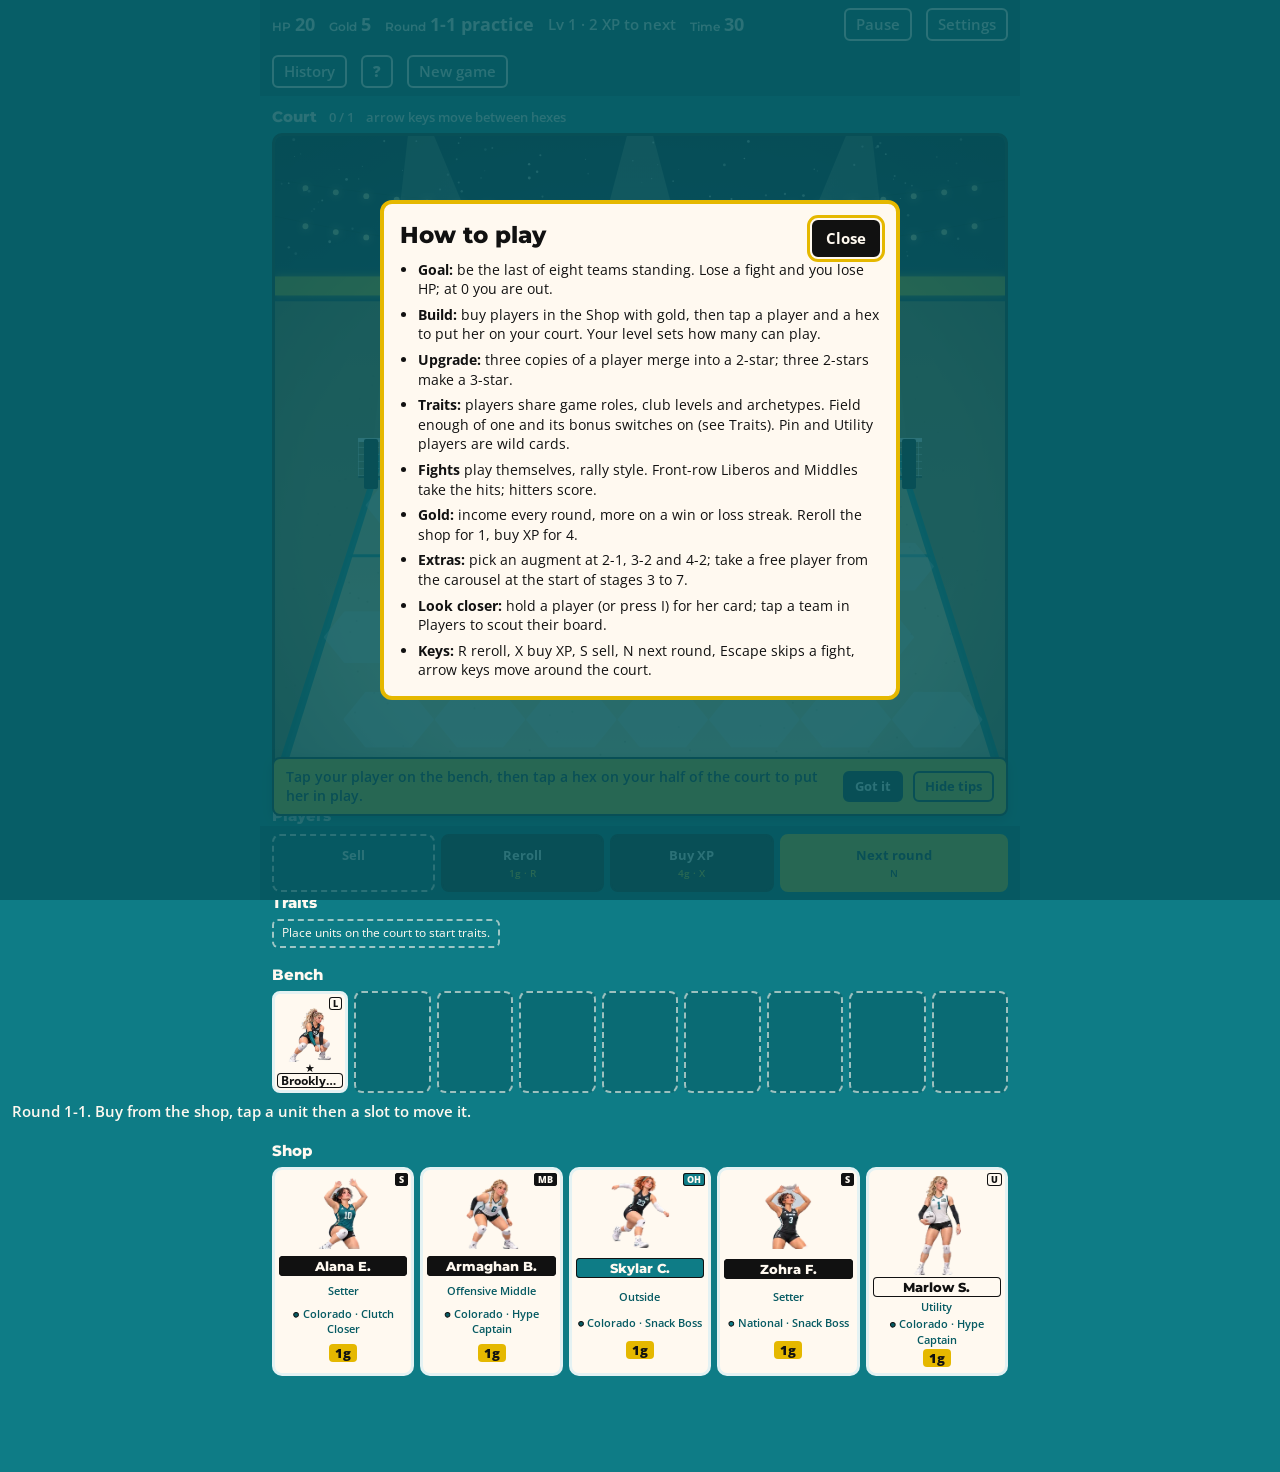
==== commit f6b77c08: "v2.31.0 milestone 51: finished items and drag-to-equip (items part 2) Co-Authored-By: Claude Opus 5." ====
--- a/tft-wcni4yex/index.html
+++ b/tft-wcni4yex/index.html
@@ -11,58 +11,58 @@
   <link rel="manifest" href="app.webmanifest">
   <link rel="icon" href="assets/icons/icon-192.png" type="image/png">
   <link rel="apple-touch-icon" href="assets/icons/apple-touch-icon.png">
-  <link rel="stylesheet" href="style.css?v=2.30.0">
+  <link rel="stylesheet" href="style.css?v=2.31.0">
   <script type="importmap">
   {
     "imports": {
-      "./js/achievements.js": "./js/achievements.js?v=2.30.0",
-      "./js/arena.js": "./js/arena.js?v=2.30.0",
-      "./js/bots.js": "./js/bots.js?v=2.30.0",
-      "./js/combat.js": "./js/combat.js?v=2.30.0",
-      "./js/economy.js": "./js/economy.js?v=2.30.0",
-      "./js/gallery.js": "./js/gallery.js?v=2.30.0",
-      "./js/game.js": "./js/game.js?v=2.30.0",
-      "./js/guide.js": "./js/guide.js?v=2.30.0",
-      "./js/hex.js": "./js/hex.js?v=2.30.0",
-      "./js/i18n.js": "./js/i18n.js?v=2.30.0",
-      "./js/items.js": "./js/items.js?v=2.30.0",
-      "./js/history.js": "./js/history.js?v=2.30.0",
-      "./js/ladder.js": "./js/ladder.js?v=2.30.0",
-      "./js/main.js": "./js/main.js?v=2.30.0",
-      "./js/playback.js": "./js/playback.js?v=2.30.0",
-      "./js/rng.js": "./js/rng.js?v=2.30.0",
-      "./js/sound.js": "./js/sound.js?v=2.30.0",
-      "./js/sprite.js": "./js/sprite.js?v=2.30.0",
-      "./js/stage.js": "./js/stage.js?v=2.30.0",
-      "./js/traits.js": "./js/traits.js?v=2.30.0",
-      "./js/ui.js": "./js/ui.js?v=2.30.0",
-      "./js/units.js": "./js/units.js?v=2.30.0"
+      "./js/achievements.js": "./js/achievements.js?v=2.31.0",
+      "./js/arena.js": "./js/arena.js?v=2.31.0",
+      "./js/bots.js": "./js/bots.js?v=2.31.0",
+      "./js/combat.js": "./js/combat.js?v=2.31.0",
+      "./js/economy.js": "./js/economy.js?v=2.31.0",
+      "./js/gallery.js": "./js/gallery.js?v=2.31.0",
+      "./js/game.js": "./js/game.js?v=2.31.0",
+      "./js/guide.js": "./js/guide.js?v=2.31.0",
+      "./js/hex.js": "./js/hex.js?v=2.31.0",
+      "./js/i18n.js": "./js/i18n.js?v=2.31.0",
+      "./js/items.js": "./js/items.js?v=2.31.0",
+      "./js/history.js": "./js/history.js?v=2.31.0",
+      "./js/ladder.js": "./js/ladder.js?v=2.31.0",
+      "./js/main.js": "./js/main.js?v=2.31.0",
+      "./js/playback.js": "./js/playback.js?v=2.31.0",
+      "./js/rng.js": "./js/rng.js?v=2.31.0",
+      "./js/sound.js": "./js/sound.js?v=2.31.0",
+      "./js/sprite.js": "./js/sprite.js?v=2.31.0",
+      "./js/stage.js": "./js/stage.js?v=2.31.0",
+      "./js/traits.js": "./js/traits.js?v=2.31.0",
+      "./js/ui.js": "./js/ui.js?v=2.31.0",
+      "./js/units.js": "./js/units.js?v=2.31.0"
     }
   }
   </script>
   <!-- Fetch every module at once instead of discovering them one import at a time. -->
-  <link rel="modulepreload" href="./js/achievements.js?v=2.30.0">
-  <link rel="modulepreload" href="./js/arena.js?v=2.30.0">
-  <link rel="modulepreload" href="./js/bots.js?v=2.30.0">
-  <link rel="modulepreload" href="./js/combat.js?v=2.30.0">
-  <link rel="modulepreload" href="./js/economy.js?v=2.30.0">
-  <link rel="modulepreload" href="./js/gallery.js?v=2.30.0">
-  <link rel="modulepreload" href="./js/game.js?v=2.30.0">
-  <link rel="modulepreload" href="./js/guide.js?v=2.30.0">
-  <link rel="modulepreload" href="./js/hex.js?v=2.30.0">
-  <link rel="modulepreload" href="./js/i18n.js?v=2.30.0">
-  <link rel="modulepreload" href="./js/items.js?v=2.30.0">
-  <link rel="modulepreload" href="./js/history.js?v=2.30.0">
-  <link rel="modulepreload" href="./js/ladder.js?v=2.30.0">
-  <link rel="modulepreload" href="./js/main.js?v=2.30.0">
-  <link rel="modulepreload" href="./js/playback.js?v=2.30.0">
-  <link rel="modulepreload" href="./js/rng.js?v=2.30.0">
-  <link rel="modulepreload" href="./js/sound.js?v=2.30.0">
-  <link rel="modulepreload" href="./js/sprite.js?v=2.30.0">
-  <link rel="modulepreload" href="./js/stage.js?v=2.30.0">
-  <link rel="modulepreload" href="./js/traits.js?v=2.30.0">
-  <link rel="modulepreload" href="./js/ui.js?v=2.30.0">
-  <link rel="modulepreload" href="./js/units.js?v=2.30.0">
+  <link rel="modulepreload" href="./js/achievements.js?v=2.31.0">
+  <link rel="modulepreload" href="./js/arena.js?v=2.31.0">
+  <link rel="modulepreload" href="./js/bots.js?v=2.31.0">
+  <link rel="modulepreload" href="./js/combat.js?v=2.31.0">
+  <link rel="modulepreload" href="./js/economy.js?v=2.31.0">
+  <link rel="modulepreload" href="./js/gallery.js?v=2.31.0">
+  <link rel="modulepreload" href="./js/game.js?v=2.31.0">
+  <link rel="modulepreload" href="./js/guide.js?v=2.31.0">
+  <link rel="modulepreload" href="./js/hex.js?v=2.31.0">
+  <link rel="modulepreload" href="./js/i18n.js?v=2.31.0">
+  <link rel="modulepreload" href="./js/items.js?v=2.31.0">
+  <link rel="modulepreload" href="./js/history.js?v=2.31.0">
+  <link rel="modulepreload" href="./js/ladder.js?v=2.31.0">
+  <link rel="modulepreload" href="./js/main.js?v=2.31.0">
+  <link rel="modulepreload" href="./js/playback.js?v=2.31.0">
+  <link rel="modulepreload" href="./js/rng.js?v=2.31.0">
+  <link rel="modulepreload" href="./js/sound.js?v=2.31.0">
+  <link rel="modulepreload" href="./js/sprite.js?v=2.31.0">
+  <link rel="modulepreload" href="./js/stage.js?v=2.31.0">
+  <link rel="modulepreload" href="./js/traits.js?v=2.31.0">
+  <link rel="modulepreload" href="./js/ui.js?v=2.31.0">
+  <link rel="modulepreload" href="./js/units.js?v=2.31.0">
 </head>
 <body class="game">
   <header class="bar" aria-label="Status" data-i18n-aria>
@@ -220,6 +220,6 @@
       <button type="button" id="againDaily" data-i18n>Today's challenge</button>
     </div>
   </dialog>
-  <script type="module" src="js/main.js?v=2.30.0"></script>
+  <script type="module" src="js/main.js?v=2.31.0"></script>
 </body>
 </html>
--- a/tft-wcni4yex/style.css
+++ b/tft-wcni4yex/style.css
@@ -274,3 +274,4 @@
 .gearpc { padding: 4px 8px; border-radius: 6px; border: 2px solid var(--black); background: var(--cream); color: var(--black); font: inherit; font-size: 12px; font-weight: 600; }
 .gearpc b { font-family: var(--display); color: var(--teal-dark); }
 .gearpc[aria-pressed="true"] { background: var(--gold); }
+.gearpc { touch-action: none; }
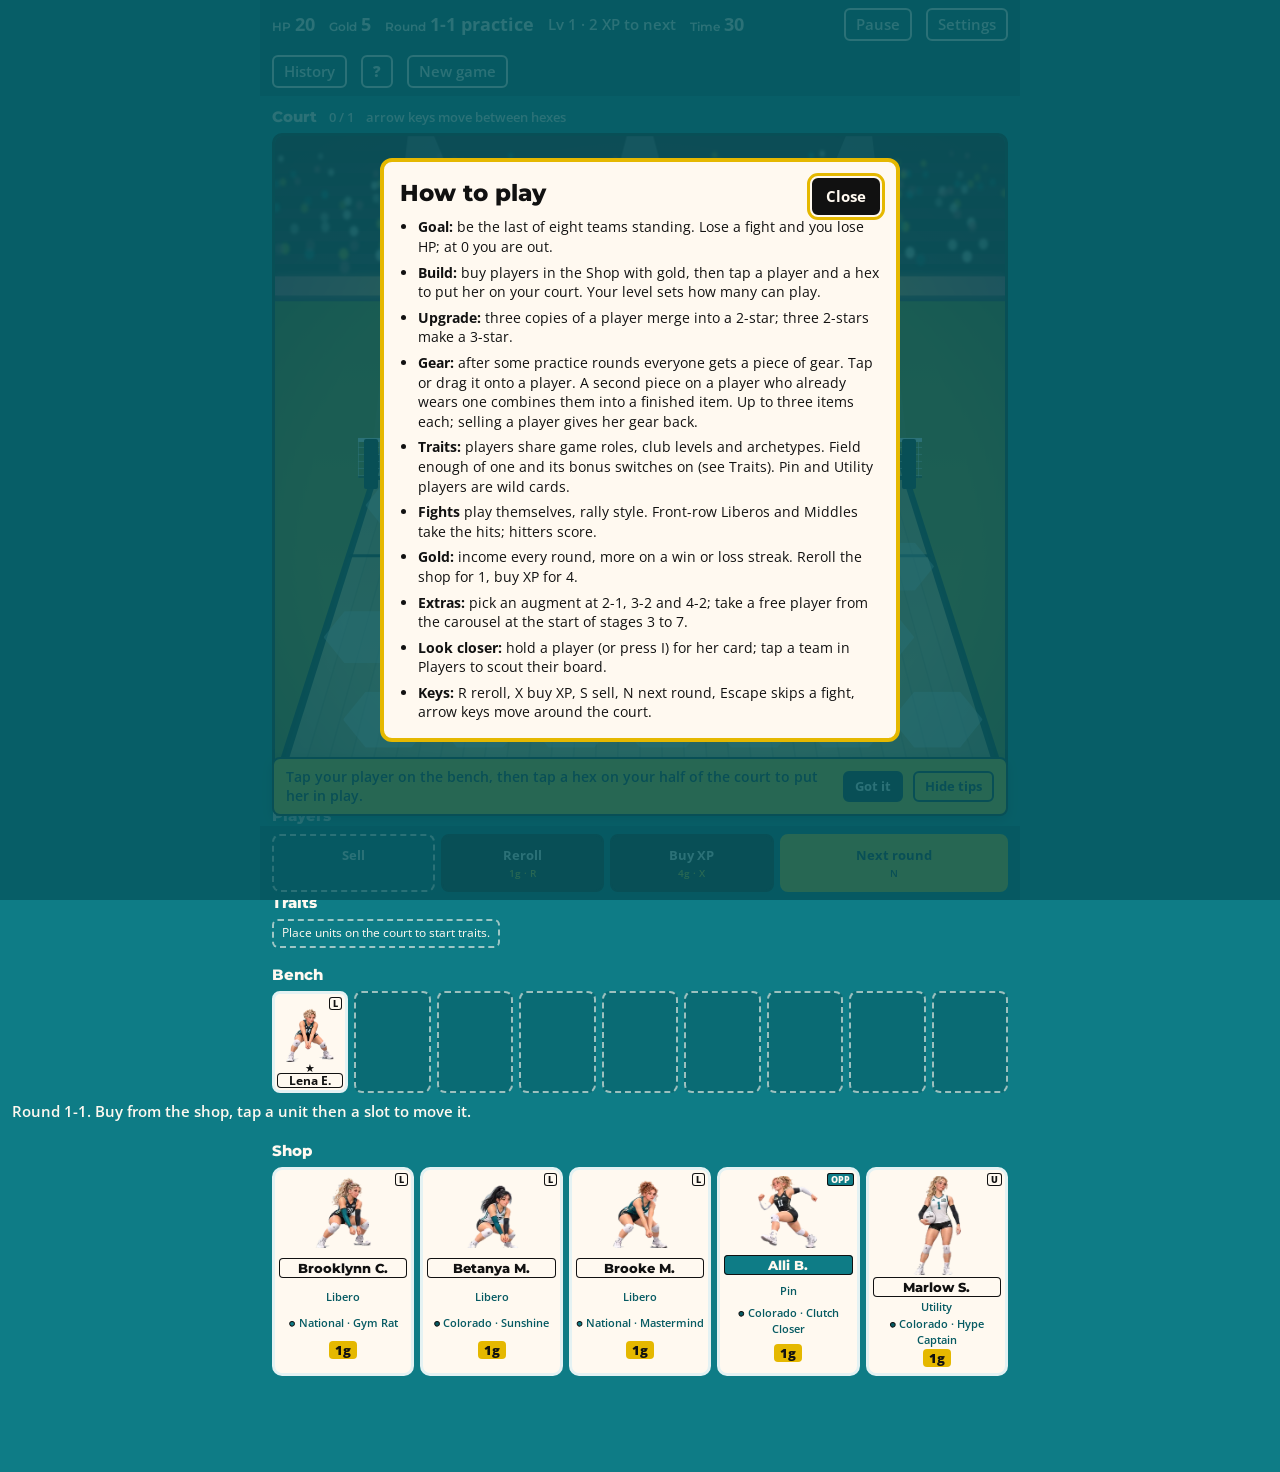
==== commit 8d1deb10: "v2.32.0 milestone 52: bots wear gear; gear on the unit card and in help (items part 3) Co-Authored-B" ====
--- a/tft-wcni4yex/index.html
+++ b/tft-wcni4yex/index.html
@@ -11,58 +11,58 @@
   <link rel="manifest" href="app.webmanifest">
   <link rel="icon" href="assets/icons/icon-192.png" type="image/png">
   <link rel="apple-touch-icon" href="assets/icons/apple-touch-icon.png">
-  <link rel="stylesheet" href="style.css?v=2.31.0">
+  <link rel="stylesheet" href="style.css?v=2.32.0">
   <script type="importmap">
   {
     "imports": {
-      "./js/achievements.js": "./js/achievements.js?v=2.31.0",
-      "./js/arena.js": "./js/arena.js?v=2.31.0",
-      "./js/bots.js": "./js/bots.js?v=2.31.0",
-      "./js/combat.js": "./js/combat.js?v=2.31.0",
-      "./js/economy.js": "./js/economy.js?v=2.31.0",
-      "./js/gallery.js": "./js/gallery.js?v=2.31.0",
-      "./js/game.js": "./js/game.js?v=2.31.0",
-      "./js/guide.js": "./js/guide.js?v=2.31.0",
-      "./js/hex.js": "./js/hex.js?v=2.31.0",
-      "./js/i18n.js": "./js/i18n.js?v=2.31.0",
-      "./js/items.js": "./js/items.js?v=2.31.0",
-      "./js/history.js": "./js/history.js?v=2.31.0",
-      "./js/ladder.js": "./js/ladder.js?v=2.31.0",
-      "./js/main.js": "./js/main.js?v=2.31.0",
-      "./js/playback.js": "./js/playback.js?v=2.31.0",
-      "./js/rng.js": "./js/rng.js?v=2.31.0",
-      "./js/sound.js": "./js/sound.js?v=2.31.0",
-      "./js/sprite.js": "./js/sprite.js?v=2.31.0",
-      "./js/stage.js": "./js/stage.js?v=2.31.0",
-      "./js/traits.js": "./js/traits.js?v=2.31.0",
-      "./js/ui.js": "./js/ui.js?v=2.31.0",
-      "./js/units.js": "./js/units.js?v=2.31.0"
+      "./js/achievements.js": "./js/achievements.js?v=2.32.0",
+      "./js/arena.js": "./js/arena.js?v=2.32.0",
+      "./js/bots.js": "./js/bots.js?v=2.32.0",
+      "./js/combat.js": "./js/combat.js?v=2.32.0",
+      "./js/economy.js": "./js/economy.js?v=2.32.0",
+      "./js/gallery.js": "./js/gallery.js?v=2.32.0",
+      "./js/game.js": "./js/game.js?v=2.32.0",
+      "./js/guide.js": "./js/guide.js?v=2.32.0",
+      "./js/hex.js": "./js/hex.js?v=2.32.0",
+      "./js/i18n.js": "./js/i18n.js?v=2.32.0",
+      "./js/items.js": "./js/items.js?v=2.32.0",
+      "./js/history.js": "./js/history.js?v=2.32.0",
+      "./js/ladder.js": "./js/ladder.js?v=2.32.0",
+      "./js/main.js": "./js/main.js?v=2.32.0",
+      "./js/playback.js": "./js/playback.js?v=2.32.0",
+      "./js/rng.js": "./js/rng.js?v=2.32.0",
+      "./js/sound.js": "./js/sound.js?v=2.32.0",
+      "./js/sprite.js": "./js/sprite.js?v=2.32.0",
+      "./js/stage.js": "./js/stage.js?v=2.32.0",
+      "./js/traits.js": "./js/traits.js?v=2.32.0",
+      "./js/ui.js": "./js/ui.js?v=2.32.0",
+      "./js/units.js": "./js/units.js?v=2.32.0"
     }
   }
   </script>
   <!-- Fetch every module at once instead of discovering them one import at a time. -->
-  <link rel="modulepreload" href="./js/achievements.js?v=2.31.0">
-  <link rel="modulepreload" href="./js/arena.js?v=2.31.0">
-  <link rel="modulepreload" href="./js/bots.js?v=2.31.0">
-  <link rel="modulepreload" href="./js/combat.js?v=2.31.0">
-  <link rel="modulepreload" href="./js/economy.js?v=2.31.0">
-  <link rel="modulepreload" href="./js/gallery.js?v=2.31.0">
-  <link rel="modulepreload" href="./js/game.js?v=2.31.0">
-  <link rel="modulepreload" href="./js/guide.js?v=2.31.0">
-  <link rel="modulepreload" href="./js/hex.js?v=2.31.0">
-  <link rel="modulepreload" href="./js/i18n.js?v=2.31.0">
-  <link rel="modulepreload" href="./js/items.js?v=2.31.0">
-  <link rel="modulepreload" href="./js/history.js?v=2.31.0">
-  <link rel="modulepreload" href="./js/ladder.js?v=2.31.0">
-  <link rel="modulepreload" href="./js/main.js?v=2.31.0">
-  <link rel="modulepreload" href="./js/playback.js?v=2.31.0">
-  <link rel="modulepreload" href="./js/rng.js?v=2.31.0">
-  <link rel="modulepreload" href="./js/sound.js?v=2.31.0">
-  <link rel="modulepreload" href="./js/sprite.js?v=2.31.0">
-  <link rel="modulepreload" href="./js/stage.js?v=2.31.0">
-  <link rel="modulepreload" href="./js/traits.js?v=2.31.0">
-  <link rel="modulepreload" href="./js/ui.js?v=2.31.0">
-  <link rel="modulepreload" href="./js/units.js?v=2.31.0">
+  <link rel="modulepreload" href="./js/achievements.js?v=2.32.0">
+  <link rel="modulepreload" href="./js/arena.js?v=2.32.0">
+  <link rel="modulepreload" href="./js/bots.js?v=2.32.0">
+  <link rel="modulepreload" href="./js/combat.js?v=2.32.0">
+  <link rel="modulepreload" href="./js/economy.js?v=2.32.0">
+  <link rel="modulepreload" href="./js/gallery.js?v=2.32.0">
+  <link rel="modulepreload" href="./js/game.js?v=2.32.0">
+  <link rel="modulepreload" href="./js/guide.js?v=2.32.0">
+  <link rel="modulepreload" href="./js/hex.js?v=2.32.0">
+  <link rel="modulepreload" href="./js/i18n.js?v=2.32.0">
+  <link rel="modulepreload" href="./js/items.js?v=2.32.0">
+  <link rel="modulepreload" href="./js/history.js?v=2.32.0">
+  <link rel="modulepreload" href="./js/ladder.js?v=2.32.0">
+  <link rel="modulepreload" href="./js/main.js?v=2.32.0">
+  <link rel="modulepreload" href="./js/playback.js?v=2.32.0">
+  <link rel="modulepreload" href="./js/rng.js?v=2.32.0">
+  <link rel="modulepreload" href="./js/sound.js?v=2.32.0">
+  <link rel="modulepreload" href="./js/sprite.js?v=2.32.0">
+  <link rel="modulepreload" href="./js/stage.js?v=2.32.0">
+  <link rel="modulepreload" href="./js/traits.js?v=2.32.0">
+  <link rel="modulepreload" href="./js/ui.js?v=2.32.0">
+  <link rel="modulepreload" href="./js/units.js?v=2.32.0">
 </head>
 <body class="game">
   <header class="bar" aria-label="Status" data-i18n-aria>
@@ -191,6 +191,7 @@
       <li data-i18n-html><b>Goal:</b> be the last of eight teams standing. Lose a fight and you lose HP; at 0 you are out.</li>
       <li data-i18n-html><b>Build:</b> buy players in the Shop with gold, then tap a player and a hex to put her on your court. Your level sets how many can play.</li>
       <li data-i18n-html><b>Upgrade:</b> three copies of a player merge into a 2-star; three 2-stars make a 3-star.</li>
+      <li data-i18n-html><b>Gear:</b> after some practice rounds everyone gets a piece of gear. Tap or drag it onto a player. A second piece on a player who already wears one combines them into a finished item. Up to three items each; selling a player gives her gear back.</li>
       <li data-i18n-html><b>Traits:</b> players share game roles, club levels and archetypes. Field enough of one and its bonus switches on (see Traits). Pin and Utility players are wild cards.</li>
       <li data-i18n-html><b>Fights</b> play themselves, rally style. Front-row Liberos and Middles take the hits; hitters score.</li>
       <li data-i18n-html><b>Gold:</b> income every round, more on a win or loss streak. Reroll the shop for 1, buy XP for 4.</li>
@@ -220,6 +221,6 @@
       <button type="button" id="againDaily" data-i18n>Today's challenge</button>
     </div>
   </dialog>
-  <script type="module" src="js/main.js?v=2.31.0"></script>
+  <script type="module" src="js/main.js?v=2.32.0"></script>
 </body>
 </html>
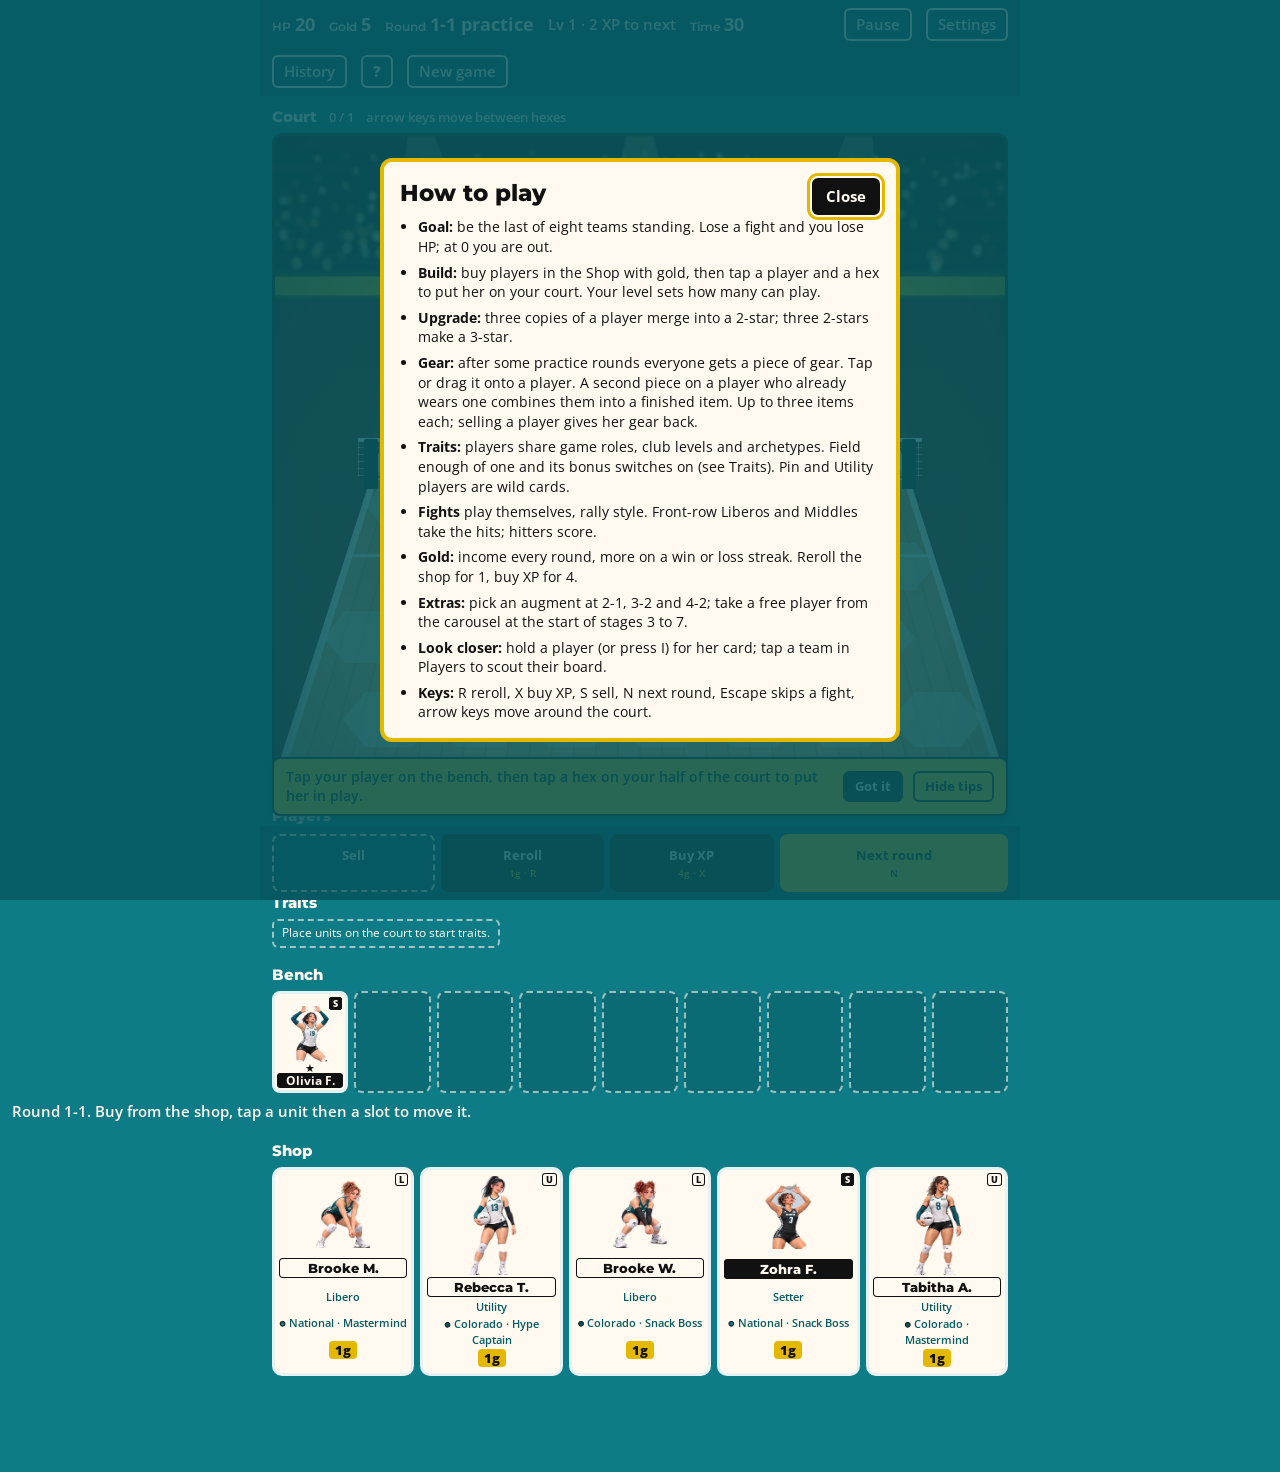
==== commit 75d85a56: "v2.33.0 milestone 53: eight new achievements Co-Authored-By: Claude Opus 5.5 <noreply@anthropic.com>" ====
--- a/tft-wcni4yex/index.html
+++ b/tft-wcni4yex/index.html
@@ -11,58 +11,58 @@
   <link rel="manifest" href="app.webmanifest">
   <link rel="icon" href="assets/icons/icon-192.png" type="image/png">
   <link rel="apple-touch-icon" href="assets/icons/apple-touch-icon.png">
-  <link rel="stylesheet" href="style.css?v=2.32.0">
+  <link rel="stylesheet" href="style.css?v=2.33.0">
   <script type="importmap">
   {
     "imports": {
-      "./js/achievements.js": "./js/achievements.js?v=2.32.0",
-      "./js/arena.js": "./js/arena.js?v=2.32.0",
-      "./js/bots.js": "./js/bots.js?v=2.32.0",
-      "./js/combat.js": "./js/combat.js?v=2.32.0",
-      "./js/economy.js": "./js/economy.js?v=2.32.0",
-      "./js/gallery.js": "./js/gallery.js?v=2.32.0",
-      "./js/game.js": "./js/game.js?v=2.32.0",
-      "./js/guide.js": "./js/guide.js?v=2.32.0",
-      "./js/hex.js": "./js/hex.js?v=2.32.0",
-      "./js/i18n.js": "./js/i18n.js?v=2.32.0",
-      "./js/items.js": "./js/items.js?v=2.32.0",
-      "./js/history.js": "./js/history.js?v=2.32.0",
-      "./js/ladder.js": "./js/ladder.js?v=2.32.0",
-      "./js/main.js": "./js/main.js?v=2.32.0",
-      "./js/playback.js": "./js/playback.js?v=2.32.0",
-      "./js/rng.js": "./js/rng.js?v=2.32.0",
-      "./js/sound.js": "./js/sound.js?v=2.32.0",
-      "./js/sprite.js": "./js/sprite.js?v=2.32.0",
-      "./js/stage.js": "./js/stage.js?v=2.32.0",
-      "./js/traits.js": "./js/traits.js?v=2.32.0",
-      "./js/ui.js": "./js/ui.js?v=2.32.0",
-      "./js/units.js": "./js/units.js?v=2.32.0"
+      "./js/achievements.js": "./js/achievements.js?v=2.33.0",
+      "./js/arena.js": "./js/arena.js?v=2.33.0",
+      "./js/bots.js": "./js/bots.js?v=2.33.0",
+      "./js/combat.js": "./js/combat.js?v=2.33.0",
+      "./js/economy.js": "./js/economy.js?v=2.33.0",
+      "./js/gallery.js": "./js/gallery.js?v=2.33.0",
+      "./js/game.js": "./js/game.js?v=2.33.0",
+      "./js/guide.js": "./js/guide.js?v=2.33.0",
+      "./js/hex.js": "./js/hex.js?v=2.33.0",
+      "./js/i18n.js": "./js/i18n.js?v=2.33.0",
+      "./js/items.js": "./js/items.js?v=2.33.0",
+      "./js/history.js": "./js/history.js?v=2.33.0",
+      "./js/ladder.js": "./js/ladder.js?v=2.33.0",
+      "./js/main.js": "./js/main.js?v=2.33.0",
+      "./js/playback.js": "./js/playback.js?v=2.33.0",
+      "./js/rng.js": "./js/rng.js?v=2.33.0",
+      "./js/sound.js": "./js/sound.js?v=2.33.0",
+      "./js/sprite.js": "./js/sprite.js?v=2.33.0",
+      "./js/stage.js": "./js/stage.js?v=2.33.0",
+      "./js/traits.js": "./js/traits.js?v=2.33.0",
+      "./js/ui.js": "./js/ui.js?v=2.33.0",
+      "./js/units.js": "./js/units.js?v=2.33.0"
     }
   }
   </script>
   <!-- Fetch every module at once instead of discovering them one import at a time. -->
-  <link rel="modulepreload" href="./js/achievements.js?v=2.32.0">
-  <link rel="modulepreload" href="./js/arena.js?v=2.32.0">
-  <link rel="modulepreload" href="./js/bots.js?v=2.32.0">
-  <link rel="modulepreload" href="./js/combat.js?v=2.32.0">
-  <link rel="modulepreload" href="./js/economy.js?v=2.32.0">
-  <link rel="modulepreload" href="./js/gallery.js?v=2.32.0">
-  <link rel="modulepreload" href="./js/game.js?v=2.32.0">
-  <link rel="modulepreload" href="./js/guide.js?v=2.32.0">
-  <link rel="modulepreload" href="./js/hex.js?v=2.32.0">
-  <link rel="modulepreload" href="./js/i18n.js?v=2.32.0">
-  <link rel="modulepreload" href="./js/items.js?v=2.32.0">
-  <link rel="modulepreload" href="./js/history.js?v=2.32.0">
-  <link rel="modulepreload" href="./js/ladder.js?v=2.32.0">
-  <link rel="modulepreload" href="./js/main.js?v=2.32.0">
-  <link rel="modulepreload" href="./js/playback.js?v=2.32.0">
-  <link rel="modulepreload" href="./js/rng.js?v=2.32.0">
-  <link rel="modulepreload" href="./js/sound.js?v=2.32.0">
-  <link rel="modulepreload" href="./js/sprite.js?v=2.32.0">
-  <link rel="modulepreload" href="./js/stage.js?v=2.32.0">
-  <link rel="modulepreload" href="./js/traits.js?v=2.32.0">
-  <link rel="modulepreload" href="./js/ui.js?v=2.32.0">
-  <link rel="modulepreload" href="./js/units.js?v=2.32.0">
+  <link rel="modulepreload" href="./js/achievements.js?v=2.33.0">
+  <link rel="modulepreload" href="./js/arena.js?v=2.33.0">
+  <link rel="modulepreload" href="./js/bots.js?v=2.33.0">
+  <link rel="modulepreload" href="./js/combat.js?v=2.33.0">
+  <link rel="modulepreload" href="./js/economy.js?v=2.33.0">
+  <link rel="modulepreload" href="./js/gallery.js?v=2.33.0">
+  <link rel="modulepreload" href="./js/game.js?v=2.33.0">
+  <link rel="modulepreload" href="./js/guide.js?v=2.33.0">
+  <link rel="modulepreload" href="./js/hex.js?v=2.33.0">
+  <link rel="modulepreload" href="./js/i18n.js?v=2.33.0">
+  <link rel="modulepreload" href="./js/items.js?v=2.33.0">
+  <link rel="modulepreload" href="./js/history.js?v=2.33.0">
+  <link rel="modulepreload" href="./js/ladder.js?v=2.33.0">
+  <link rel="modulepreload" href="./js/main.js?v=2.33.0">
+  <link rel="modulepreload" href="./js/playback.js?v=2.33.0">
+  <link rel="modulepreload" href="./js/rng.js?v=2.33.0">
+  <link rel="modulepreload" href="./js/sound.js?v=2.33.0">
+  <link rel="modulepreload" href="./js/sprite.js?v=2.33.0">
+  <link rel="modulepreload" href="./js/stage.js?v=2.33.0">
+  <link rel="modulepreload" href="./js/traits.js?v=2.33.0">
+  <link rel="modulepreload" href="./js/ui.js?v=2.33.0">
+  <link rel="modulepreload" href="./js/units.js?v=2.33.0">
 </head>
 <body class="game">
   <header class="bar" aria-label="Status" data-i18n-aria>
@@ -221,6 +221,6 @@
       <button type="button" id="againDaily" data-i18n>Today's challenge</button>
     </div>
   </dialog>
-  <script type="module" src="js/main.js?v=2.32.0"></script>
+  <script type="module" src="js/main.js?v=2.33.0"></script>
 </body>
 </html>
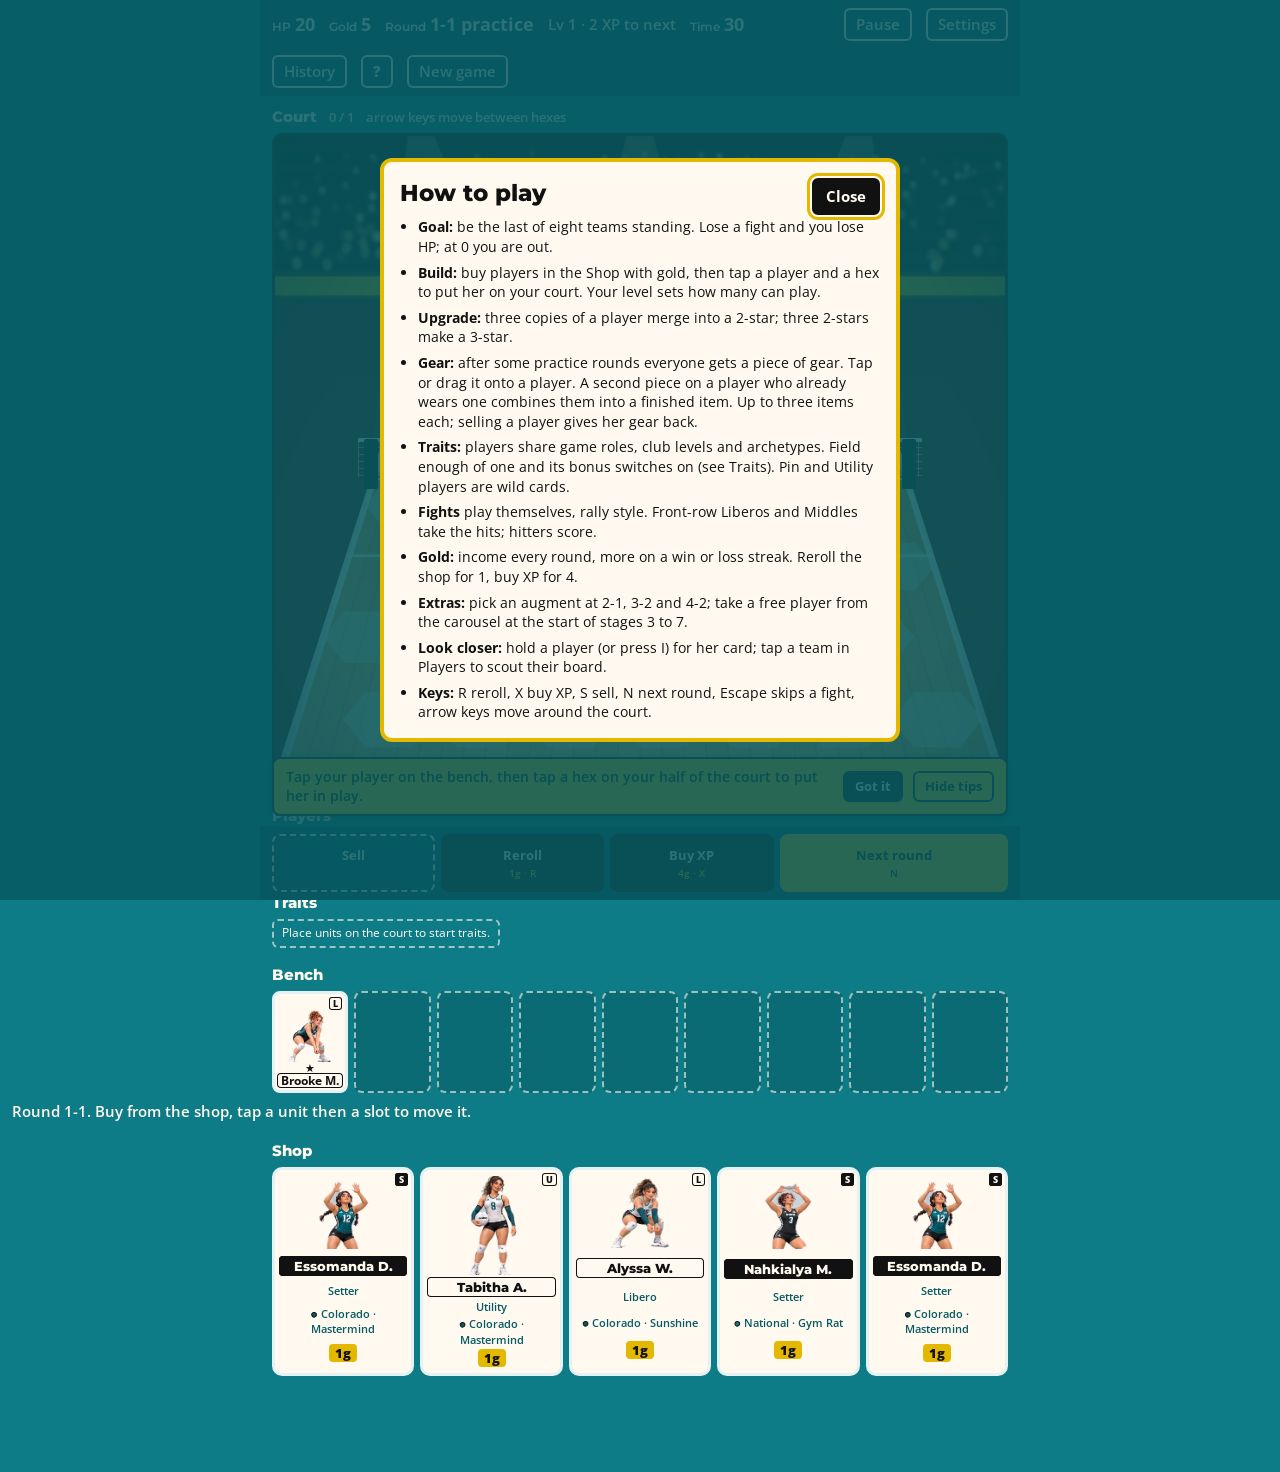
==== commit 577aa835: "v2.34.0 milestone 54: balance pass 5 with gear, bug sweep Co-Authored-By: Claude Opus 5.5 <noreply@a" ====
--- a/tft-wcni4yex/index.html
+++ b/tft-wcni4yex/index.html
@@ -11,58 +11,58 @@
   <link rel="manifest" href="app.webmanifest">
   <link rel="icon" href="assets/icons/icon-192.png" type="image/png">
   <link rel="apple-touch-icon" href="assets/icons/apple-touch-icon.png">
-  <link rel="stylesheet" href="style.css?v=2.33.0">
+  <link rel="stylesheet" href="style.css?v=2.34.0">
   <script type="importmap">
   {
     "imports": {
-      "./js/achievements.js": "./js/achievements.js?v=2.33.0",
-      "./js/arena.js": "./js/arena.js?v=2.33.0",
-      "./js/bots.js": "./js/bots.js?v=2.33.0",
-      "./js/combat.js": "./js/combat.js?v=2.33.0",
-      "./js/economy.js": "./js/economy.js?v=2.33.0",
-      "./js/gallery.js": "./js/gallery.js?v=2.33.0",
-      "./js/game.js": "./js/game.js?v=2.33.0",
-      "./js/guide.js": "./js/guide.js?v=2.33.0",
-      "./js/hex.js": "./js/hex.js?v=2.33.0",
-      "./js/i18n.js": "./js/i18n.js?v=2.33.0",
-      "./js/items.js": "./js/items.js?v=2.33.0",
-      "./js/history.js": "./js/history.js?v=2.33.0",
-      "./js/ladder.js": "./js/ladder.js?v=2.33.0",
-      "./js/main.js": "./js/main.js?v=2.33.0",
-      "./js/playback.js": "./js/playback.js?v=2.33.0",
-      "./js/rng.js": "./js/rng.js?v=2.33.0",
-      "./js/sound.js": "./js/sound.js?v=2.33.0",
-      "./js/sprite.js": "./js/sprite.js?v=2.33.0",
-      "./js/stage.js": "./js/stage.js?v=2.33.0",
-      "./js/traits.js": "./js/traits.js?v=2.33.0",
-      "./js/ui.js": "./js/ui.js?v=2.33.0",
-      "./js/units.js": "./js/units.js?v=2.33.0"
+      "./js/achievements.js": "./js/achievements.js?v=2.34.0",
+      "./js/arena.js": "./js/arena.js?v=2.34.0",
+      "./js/bots.js": "./js/bots.js?v=2.34.0",
+      "./js/combat.js": "./js/combat.js?v=2.34.0",
+      "./js/economy.js": "./js/economy.js?v=2.34.0",
+      "./js/gallery.js": "./js/gallery.js?v=2.34.0",
+      "./js/game.js": "./js/game.js?v=2.34.0",
+      "./js/guide.js": "./js/guide.js?v=2.34.0",
+      "./js/hex.js": "./js/hex.js?v=2.34.0",
+      "./js/i18n.js": "./js/i18n.js?v=2.34.0",
+      "./js/items.js": "./js/items.js?v=2.34.0",
+      "./js/history.js": "./js/history.js?v=2.34.0",
+      "./js/ladder.js": "./js/ladder.js?v=2.34.0",
+      "./js/main.js": "./js/main.js?v=2.34.0",
+      "./js/playback.js": "./js/playback.js?v=2.34.0",
+      "./js/rng.js": "./js/rng.js?v=2.34.0",
+      "./js/sound.js": "./js/sound.js?v=2.34.0",
+      "./js/sprite.js": "./js/sprite.js?v=2.34.0",
+      "./js/stage.js": "./js/stage.js?v=2.34.0",
+      "./js/traits.js": "./js/traits.js?v=2.34.0",
+      "./js/ui.js": "./js/ui.js?v=2.34.0",
+      "./js/units.js": "./js/units.js?v=2.34.0"
     }
   }
   </script>
   <!-- Fetch every module at once instead of discovering them one import at a time. -->
-  <link rel="modulepreload" href="./js/achievements.js?v=2.33.0">
-  <link rel="modulepreload" href="./js/arena.js?v=2.33.0">
-  <link rel="modulepreload" href="./js/bots.js?v=2.33.0">
-  <link rel="modulepreload" href="./js/combat.js?v=2.33.0">
-  <link rel="modulepreload" href="./js/economy.js?v=2.33.0">
-  <link rel="modulepreload" href="./js/gallery.js?v=2.33.0">
-  <link rel="modulepreload" href="./js/game.js?v=2.33.0">
-  <link rel="modulepreload" href="./js/guide.js?v=2.33.0">
-  <link rel="modulepreload" href="./js/hex.js?v=2.33.0">
-  <link rel="modulepreload" href="./js/i18n.js?v=2.33.0">
-  <link rel="modulepreload" href="./js/items.js?v=2.33.0">
-  <link rel="modulepreload" href="./js/history.js?v=2.33.0">
-  <link rel="modulepreload" href="./js/ladder.js?v=2.33.0">
-  <link rel="modulepreload" href="./js/main.js?v=2.33.0">
-  <link rel="modulepreload" href="./js/playback.js?v=2.33.0">
-  <link rel="modulepreload" href="./js/rng.js?v=2.33.0">
-  <link rel="modulepreload" href="./js/sound.js?v=2.33.0">
-  <link rel="modulepreload" href="./js/sprite.js?v=2.33.0">
-  <link rel="modulepreload" href="./js/stage.js?v=2.33.0">
-  <link rel="modulepreload" href="./js/traits.js?v=2.33.0">
-  <link rel="modulepreload" href="./js/ui.js?v=2.33.0">
-  <link rel="modulepreload" href="./js/units.js?v=2.33.0">
+  <link rel="modulepreload" href="./js/achievements.js?v=2.34.0">
+  <link rel="modulepreload" href="./js/arena.js?v=2.34.0">
+  <link rel="modulepreload" href="./js/bots.js?v=2.34.0">
+  <link rel="modulepreload" href="./js/combat.js?v=2.34.0">
+  <link rel="modulepreload" href="./js/economy.js?v=2.34.0">
+  <link rel="modulepreload" href="./js/gallery.js?v=2.34.0">
+  <link rel="modulepreload" href="./js/game.js?v=2.34.0">
+  <link rel="modulepreload" href="./js/guide.js?v=2.34.0">
+  <link rel="modulepreload" href="./js/hex.js?v=2.34.0">
+  <link rel="modulepreload" href="./js/i18n.js?v=2.34.0">
+  <link rel="modulepreload" href="./js/items.js?v=2.34.0">
+  <link rel="modulepreload" href="./js/history.js?v=2.34.0">
+  <link rel="modulepreload" href="./js/ladder.js?v=2.34.0">
+  <link rel="modulepreload" href="./js/main.js?v=2.34.0">
+  <link rel="modulepreload" href="./js/playback.js?v=2.34.0">
+  <link rel="modulepreload" href="./js/rng.js?v=2.34.0">
+  <link rel="modulepreload" href="./js/sound.js?v=2.34.0">
+  <link rel="modulepreload" href="./js/sprite.js?v=2.34.0">
+  <link rel="modulepreload" href="./js/stage.js?v=2.34.0">
+  <link rel="modulepreload" href="./js/traits.js?v=2.34.0">
+  <link rel="modulepreload" href="./js/ui.js?v=2.34.0">
+  <link rel="modulepreload" href="./js/units.js?v=2.34.0">
 </head>
 <body class="game">
   <header class="bar" aria-label="Status" data-i18n-aria>
@@ -221,6 +221,6 @@
       <button type="button" id="againDaily" data-i18n>Today's challenge</button>
     </div>
   </dialog>
-  <script type="module" src="js/main.js?v=2.33.0"></script>
+  <script type="module" src="js/main.js?v=2.34.0"></script>
 </body>
 </html>
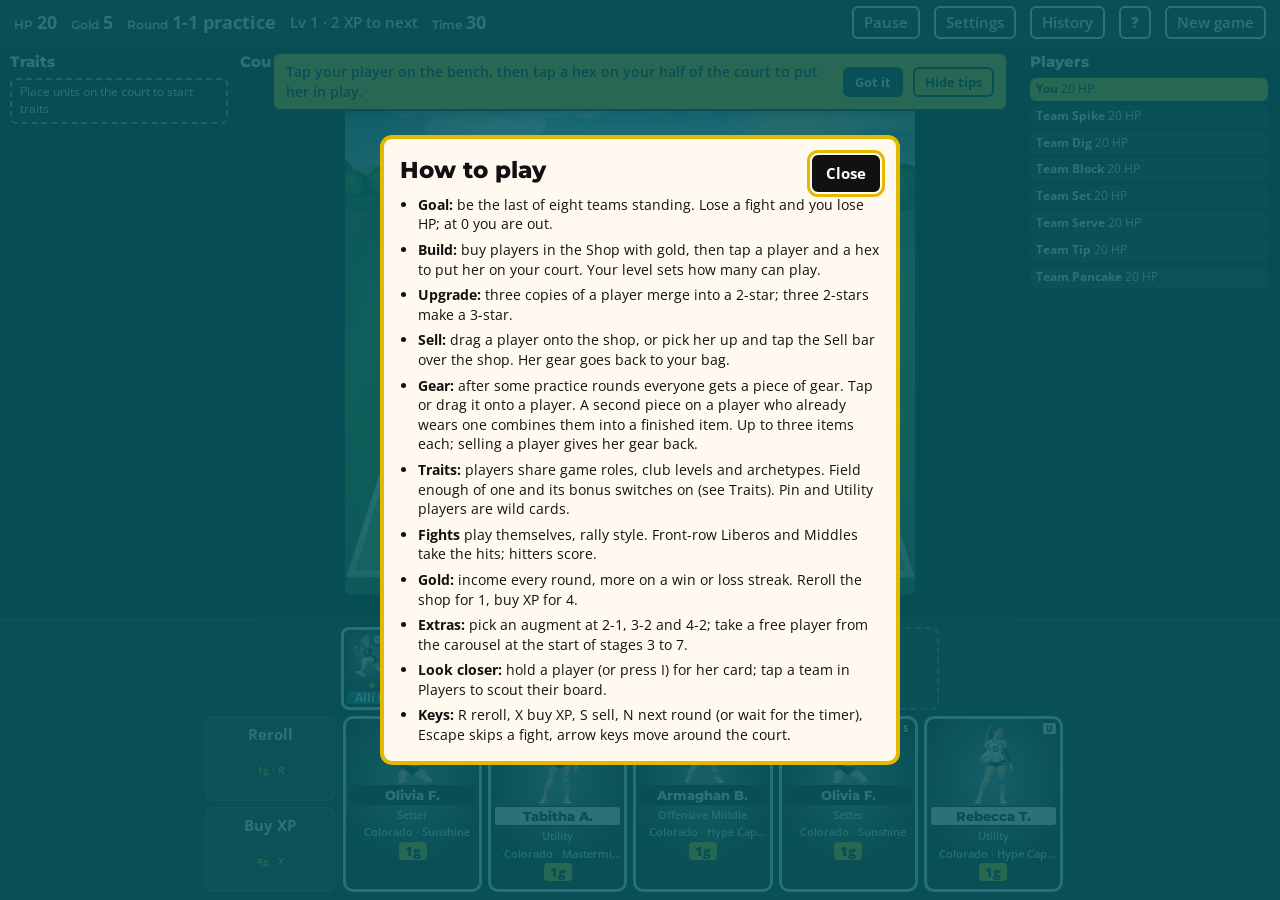
==== commit 4a073820: "v2.35.0 milestone 55: one-screen wide layout, sell by dragging to the shop, lifted drag, taller net," ====
--- a/tft-wcni4yex/index.html
+++ b/tft-wcni4yex/index.html
@@ -11,58 +11,58 @@
   <link rel="manifest" href="app.webmanifest">
   <link rel="icon" href="assets/icons/icon-192.png" type="image/png">
   <link rel="apple-touch-icon" href="assets/icons/apple-touch-icon.png">
-  <link rel="stylesheet" href="style.css?v=2.34.0">
+  <link rel="stylesheet" href="style.css?v=2.35.0">
   <script type="importmap">
   {
     "imports": {
-      "./js/achievements.js": "./js/achievements.js?v=2.34.0",
-      "./js/arena.js": "./js/arena.js?v=2.34.0",
-      "./js/bots.js": "./js/bots.js?v=2.34.0",
-      "./js/combat.js": "./js/combat.js?v=2.34.0",
-      "./js/economy.js": "./js/economy.js?v=2.34.0",
-      "./js/gallery.js": "./js/gallery.js?v=2.34.0",
-      "./js/game.js": "./js/game.js?v=2.34.0",
-      "./js/guide.js": "./js/guide.js?v=2.34.0",
-      "./js/hex.js": "./js/hex.js?v=2.34.0",
-      "./js/i18n.js": "./js/i18n.js?v=2.34.0",
-      "./js/items.js": "./js/items.js?v=2.34.0",
-      "./js/history.js": "./js/history.js?v=2.34.0",
-      "./js/ladder.js": "./js/ladder.js?v=2.34.0",
-      "./js/main.js": "./js/main.js?v=2.34.0",
-      "./js/playback.js": "./js/playback.js?v=2.34.0",
-      "./js/rng.js": "./js/rng.js?v=2.34.0",
-      "./js/sound.js": "./js/sound.js?v=2.34.0",
-      "./js/sprite.js": "./js/sprite.js?v=2.34.0",
-      "./js/stage.js": "./js/stage.js?v=2.34.0",
-      "./js/traits.js": "./js/traits.js?v=2.34.0",
-      "./js/ui.js": "./js/ui.js?v=2.34.0",
-      "./js/units.js": "./js/units.js?v=2.34.0"
+      "./js/achievements.js": "./js/achievements.js?v=2.35.0",
+      "./js/arena.js": "./js/arena.js?v=2.35.0",
+      "./js/bots.js": "./js/bots.js?v=2.35.0",
+      "./js/combat.js": "./js/combat.js?v=2.35.0",
+      "./js/economy.js": "./js/economy.js?v=2.35.0",
+      "./js/gallery.js": "./js/gallery.js?v=2.35.0",
+      "./js/game.js": "./js/game.js?v=2.35.0",
+      "./js/guide.js": "./js/guide.js?v=2.35.0",
+      "./js/hex.js": "./js/hex.js?v=2.35.0",
+      "./js/i18n.js": "./js/i18n.js?v=2.35.0",
+      "./js/items.js": "./js/items.js?v=2.35.0",
+      "./js/history.js": "./js/history.js?v=2.35.0",
+      "./js/ladder.js": "./js/ladder.js?v=2.35.0",
+      "./js/main.js": "./js/main.js?v=2.35.0",
+      "./js/playback.js": "./js/playback.js?v=2.35.0",
+      "./js/rng.js": "./js/rng.js?v=2.35.0",
+      "./js/sound.js": "./js/sound.js?v=2.35.0",
+      "./js/sprite.js": "./js/sprite.js?v=2.35.0",
+      "./js/stage.js": "./js/stage.js?v=2.35.0",
+      "./js/traits.js": "./js/traits.js?v=2.35.0",
+      "./js/ui.js": "./js/ui.js?v=2.35.0",
+      "./js/units.js": "./js/units.js?v=2.35.0"
     }
   }
   </script>
   <!-- Fetch every module at once instead of discovering them one import at a time. -->
-  <link rel="modulepreload" href="./js/achievements.js?v=2.34.0">
-  <link rel="modulepreload" href="./js/arena.js?v=2.34.0">
-  <link rel="modulepreload" href="./js/bots.js?v=2.34.0">
-  <link rel="modulepreload" href="./js/combat.js?v=2.34.0">
-  <link rel="modulepreload" href="./js/economy.js?v=2.34.0">
-  <link rel="modulepreload" href="./js/gallery.js?v=2.34.0">
-  <link rel="modulepreload" href="./js/game.js?v=2.34.0">
-  <link rel="modulepreload" href="./js/guide.js?v=2.34.0">
-  <link rel="modulepreload" href="./js/hex.js?v=2.34.0">
-  <link rel="modulepreload" href="./js/i18n.js?v=2.34.0">
-  <link rel="modulepreload" href="./js/items.js?v=2.34.0">
-  <link rel="modulepreload" href="./js/history.js?v=2.34.0">
-  <link rel="modulepreload" href="./js/ladder.js?v=2.34.0">
-  <link rel="modulepreload" href="./js/main.js?v=2.34.0">
-  <link rel="modulepreload" href="./js/playback.js?v=2.34.0">
-  <link rel="modulepreload" href="./js/rng.js?v=2.34.0">
-  <link rel="modulepreload" href="./js/sound.js?v=2.34.0">
-  <link rel="modulepreload" href="./js/sprite.js?v=2.34.0">
-  <link rel="modulepreload" href="./js/stage.js?v=2.34.0">
-  <link rel="modulepreload" href="./js/traits.js?v=2.34.0">
-  <link rel="modulepreload" href="./js/ui.js?v=2.34.0">
-  <link rel="modulepreload" href="./js/units.js?v=2.34.0">
+  <link rel="modulepreload" href="./js/achievements.js?v=2.35.0">
+  <link rel="modulepreload" href="./js/arena.js?v=2.35.0">
+  <link rel="modulepreload" href="./js/bots.js?v=2.35.0">
+  <link rel="modulepreload" href="./js/combat.js?v=2.35.0">
+  <link rel="modulepreload" href="./js/economy.js?v=2.35.0">
+  <link rel="modulepreload" href="./js/gallery.js?v=2.35.0">
+  <link rel="modulepreload" href="./js/game.js?v=2.35.0">
+  <link rel="modulepreload" href="./js/guide.js?v=2.35.0">
+  <link rel="modulepreload" href="./js/hex.js?v=2.35.0">
+  <link rel="modulepreload" href="./js/i18n.js?v=2.35.0">
+  <link rel="modulepreload" href="./js/items.js?v=2.35.0">
+  <link rel="modulepreload" href="./js/history.js?v=2.35.0">
+  <link rel="modulepreload" href="./js/ladder.js?v=2.35.0">
+  <link rel="modulepreload" href="./js/main.js?v=2.35.0">
+  <link rel="modulepreload" href="./js/playback.js?v=2.35.0">
+  <link rel="modulepreload" href="./js/rng.js?v=2.35.0">
+  <link rel="modulepreload" href="./js/sound.js?v=2.35.0">
+  <link rel="modulepreload" href="./js/sprite.js?v=2.35.0">
+  <link rel="modulepreload" href="./js/stage.js?v=2.35.0">
+  <link rel="modulepreload" href="./js/traits.js?v=2.35.0">
+  <link rel="modulepreload" href="./js/ui.js?v=2.35.0">
+  <link rel="modulepreload" href="./js/units.js?v=2.35.0">
 </head>
 <body class="game">
   <header class="bar" aria-label="Status" data-i18n-aria>
@@ -81,23 +81,30 @@
   <div class="tip" id="tip" role="status" hidden><span id="tipText"></span> <button type="button" id="tipOk" data-i18n>Got it</button> <button type="button" id="tipOff" data-i18n>Hide tips</button></div>
   </header>
 
-  <main>
-  <section class="zone" aria-labelledby="hCourt">
+  <main class="board">
+  <aside class="side left">
+  <section class="zone" aria-labelledby="hTraits">
+    <h2 id="hTraits"><span data-i18n>Traits</span> <span class="sub" id="wild"></span></h2>
+    <ul class="traits" id="traits"></ul>
+    <p class="owned" id="owned"></p>
+  </section>
+  </aside>
+  <section class="zone center" aria-labelledby="hCourt">
     <h2 id="hCourt"><span data-i18n>Court</span> <span class="sub" id="courtCount">0 / 1</span> <span class="sub" id="courtHint">arrow keys move between hexes</span>
       <span class="fightbar" id="fightbar" hidden><button type="button" id="speed" aria-pressed="false">2x</button><button type="button" id="skip"><span data-i18n>Skip</span> <small>Esc</small></button></span></h2>
     <div class="arena" id="court" role="group" aria-label="Court hexes, your half" data-i18n-aria data-stage="fieldhouse"></div>
-  </section>
-
+    <p class="msg" id="msg" aria-hidden="true"></p>
+    <div id="live" class="vh" aria-live="polite"></div>
+  </section>
+  <aside class="side right">
   <section class="zone" aria-labelledby="hPlayers">
     <h2 id="hPlayers"><span data-i18n>Players</span> <span class="sub" id="lastFight"></span></h2>
     <ol class="players" id="players"></ol>
   </section>
-
   <details class="zone damage" id="damage" hidden open>
     <summary><h2 id="damageTitle" data-i18n>Fight damage</h2></summary>
     <ol class="dmglist" id="damageList"></ol>
   </details>
-
   <details class="zone fights" id="fights" hidden>
     <summary><h2 data-i18n>Fights</h2> <span class="sub" data-i18n>tap one to watch it</span></summary>
     <ol class="fightlist" id="fightList"></ol>
@@ -106,35 +113,31 @@
       <ol class="fightlist" id="lobbyList"></ol>
     </div>
   </details>
+  </aside>
+  </main>
 
-  <section class="zone" aria-labelledby="hTraits">
-    <h2 id="hTraits"><span data-i18n>Traits</span> <span class="sub" id="wild"></span></h2>
-    <ul class="traits" id="traits"></ul>
-    <p class="owned" id="owned"></p>
-  </section>
-
+  <footer class="dock">
   <section class="zone" aria-labelledby="hBench">
     <h2 id="hBench" data-i18n>Bench</h2>
     <div class="slots bench" id="bench" role="group" aria-label="Bench slots" data-i18n-aria></div>
     <div class="gearbag" id="gear" role="group" aria-label="Gear bag" data-i18n-aria hidden></div>
   </section>
-
-  <p class="msg" id="msg" aria-hidden="true"></p>
-  <div id="live" class="vh" aria-live="polite"></div>
-
-  <section class="zone" aria-labelledby="hShop">
-    <h2 id="hShop" data-i18n>Shop</h2>
-    <div class="shop" id="shop" role="group" aria-label="Shop cards" data-i18n-aria></div>
-  </section>
-  </main>
-
+  <div class="shopbar">
   <nav class="actions" aria-label="Actions" data-i18n-aria>
     <span class="pocket" id="pocket" aria-hidden="true"></span>
-    <button type="button" id="sell" data-drop="sell:0" disabled>Sell</button>
     <button type="button" id="reroll">Reroll <small>1g · R</small></button>
     <button type="button" id="xp"><span data-i18n>Buy XP</span> <small>4g · X</small></button>
     <button type="button" id="next" class="primary"><span data-i18n>Next round</span> <small>N</small></button>
   </nav>
+  <section class="zone" aria-labelledby="hShop">
+    <h2 id="hShop" data-i18n>Shop</h2>
+    <div class="shopwrap">
+      <div class="shop" id="shop" role="group" aria-label="Shop cards" data-i18n-aria></div>
+      <button type="button" id="sell" data-drop="sell:0" disabled>Sell</button>
+    </div>
+  </section>
+  </div>
+  </footer>
   <dialog id="unitcard" aria-labelledby="unitName">
     <button type="button" class="close" id="unitClose" data-i18n>Close</button>
     <h2 id="unitName"></h2>
@@ -191,13 +194,14 @@
       <li data-i18n-html><b>Goal:</b> be the last of eight teams standing. Lose a fight and you lose HP; at 0 you are out.</li>
       <li data-i18n-html><b>Build:</b> buy players in the Shop with gold, then tap a player and a hex to put her on your court. Your level sets how many can play.</li>
       <li data-i18n-html><b>Upgrade:</b> three copies of a player merge into a 2-star; three 2-stars make a 3-star.</li>
+      <li data-i18n-html><b>Sell:</b> drag a player onto the shop, or pick her up and tap the Sell bar over the shop. Her gear goes back to your bag.</li>
       <li data-i18n-html><b>Gear:</b> after some practice rounds everyone gets a piece of gear. Tap or drag it onto a player. A second piece on a player who already wears one combines them into a finished item. Up to three items each; selling a player gives her gear back.</li>
       <li data-i18n-html><b>Traits:</b> players share game roles, club levels and archetypes. Field enough of one and its bonus switches on (see Traits). Pin and Utility players are wild cards.</li>
       <li data-i18n-html><b>Fights</b> play themselves, rally style. Front-row Liberos and Middles take the hits; hitters score.</li>
       <li data-i18n-html><b>Gold:</b> income every round, more on a win or loss streak. Reroll the shop for 1, buy XP for 4.</li>
       <li data-i18n-html><b>Extras:</b> pick an augment at 2-1, 3-2 and 4-2; take a free player from the carousel at the start of stages 3 to 7.</li>
       <li data-i18n-html><b>Look closer:</b> hold a player (or press I) for her card; tap a team in Players to scout their board.</li>
-      <li data-i18n-html><b>Keys:</b> R reroll, X buy XP, S sell, N next round, Escape skips a fight, arrow keys move around the court.</li>
+      <li data-i18n-html><b>Keys:</b> R reroll, X buy XP, S sell, N next round (or wait for the timer), Escape skips a fight, arrow keys move around the court.</li>
     </ul>
   </dialog>
   <dialog id="carousel" aria-labelledby="carTitle">
@@ -221,6 +225,6 @@
       <button type="button" id="againDaily" data-i18n>Today's challenge</button>
     </div>
   </dialog>
-  <script type="module" src="js/main.js?v=2.34.0"></script>
+  <script type="module" src="js/main.js?v=2.35.0"></script>
 </body>
 </html>
--- a/tft-wcni4yex/style.css
+++ b/tft-wcni4yex/style.css
@@ -2,10 +2,11 @@
   --teal: #0E7C86; --teal-dark: #065A62; --teal-light: #E4F2F3;
   --gold: #E5B800; --gold-dark: #C49A00; --cream: #FFF9F0; --black: #111111;
   --display: 'Montserrat', sans-serif; --body: 'Open Sans', sans-serif;
+  --page: #0a0a0a; --panel: #161616; --panel-2: #1f1f1f;
 }
 * { box-sizing: border-box; }
 html, body { margin: 0; min-height: 100%; }
-body { background: var(--teal); color: var(--cream); font-family: var(--body); font-size: 15px; line-height: 1.4; }
+body { background: var(--page); color: var(--cream); font-family: var(--body); font-size: 15px; line-height: 1.4; }
 h1, h2, h3 { font-family: var(--display); font-weight: 800; margin: 0; }
 button { font: inherit; cursor: pointer; }
 :focus-visible { outline: 3px solid var(--gold); outline-offset: 2px; }
@@ -42,7 +43,7 @@
 
 /* ---- game screen ---- */
 body.game { padding-bottom: 96px; }
-.bar { position: sticky; top: 0; z-index: 5; background: var(--teal-dark); padding: 8px 12px; display: flex; gap: 14px; align-items: center; flex-wrap: wrap; font-weight: 600; }
+.bar { position: sticky; top: 0; z-index: 5; background: var(--panel); padding: 8px 12px; display: flex; gap: 14px; align-items: center; flex-wrap: wrap; font-weight: 600; }
 .bar .stat .k { color: var(--cream); font-family: var(--display); font-size: 12px; }
 .bar .stat b { font-size: 18px; }
 .bar #pause { margin-left: auto; }
@@ -102,7 +103,7 @@
 .lit .spr { filter: drop-shadow(0 0 3px var(--gold)) drop-shadow(0 0 3px var(--gold)); }
 .slot.lit, .shopcard.lit { outline: 3px solid var(--gold); outline-offset: 1px; }
 .players { list-style: none; margin: 0; padding: 0; display: grid; grid-template-columns: repeat(auto-fill, minmax(140px, 1fr)); gap: 4px; font-size: 12px; }
-.players li { padding: 3px 6px; border-radius: 6px; background: var(--teal-dark); white-space: nowrap; overflow: hidden; text-overflow: ellipsis; }
+.players li { padding: 3px 6px; border-radius: 6px; background: var(--panel-2); white-space: nowrap; overflow: hidden; text-overflow: ellipsis; }
 .players li.you { background: var(--gold); color: var(--black); }
 .players li.out { text-decoration: line-through; }
 dialog .players { grid-template-columns: repeat(2, 1fr); }
@@ -151,7 +152,9 @@
 .hex .unit .spr { background-repeat: no-repeat; }
 .hex .unit.flip .spr { transform: scaleX(-1); }
 .hex .unit .stars { color: var(--gold); font-size: 11px; line-height: 1; text-shadow: 0 1px 0 var(--black); margin-top: -2px; }
-.dragghost { position: fixed; left: 0; top: 0; z-index: 50; pointer-events: none; will-change: transform; }
+.dragghost { position: fixed; left: 0; top: 0; z-index: 50; pointer-events: none; will-change: transform; filter: drop-shadow(0 10px 14px rgba(0, 0, 0, .55)); }
+.dragghost > * { rotate: -3deg; scale: 1.06; }
+.lifted { opacity: .25; }
 .dragghost .spr { background-repeat: no-repeat; filter: drop-shadow(0 6px 6px rgba(0,0,0,.5)); }
 .slot.drop, #sell.drop { outline: 4px solid var(--gold); outline-offset: -2px; }
 /* Shop cards let a vertical swipe scroll the page on phones; tap still buys, mouse drags still work. */
@@ -256,7 +259,7 @@
   .bar .stat .k { font-size: 10px; }
   .bar .stat b { font-size: 15px; }
   .bar { flex-wrap: wrap; row-gap: 6px; column-gap: 9px; }
-  .pocket { display: block; position: absolute; left: 12px; bottom: 100%; padding: 3px 8px; border-radius: 6px 6px 0 0; background: var(--teal-dark); color: var(--cream); font-weight: 700; font-size: 13px; }
+  .pocket { display: block; position: absolute; left: 12px; bottom: 100%; padding: 3px 8px; border-radius: 6px 6px 0 0; background: var(--panel); color: var(--cream); font-weight: 700; font-size: 13px; }
   .shopcard { min-width: 0; min-height: 0; padding: 4px 2px; }
   .shopcard .spr { zoom: .7; }
   .shopcard .nm { font-size: 10px; padding: 1px 2px; overflow: hidden; text-overflow: ellipsis; white-space: nowrap; }
@@ -275,3 +278,75 @@
 .gearpc b { font-family: var(--display); color: var(--teal-dark); }
 .gearpc[aria-pressed="true"] { background: var(--gold); }
 .gearpc { touch-action: none; }
+
+/* ==== v2.35 layout: black stage, dark spotlight cards, sell over the shop, wide no-scroll board ==== */
+/* Cards: a dark spotlight tinted with the cost colour, so the figure stands out. */
+.shopcard, .slot.filled { background: radial-gradient(ellipse 80% 70% at 50% 35%, color-mix(in srgb, var(--ring) 45%, #2a2a2a) 0%, #151515 75%); color: var(--cream); }
+.shopcard .tr { color: #d9e6e7; }
+.slot.filled .stars, .slot .stars { color: var(--gold); }
+.shopcard:disabled, .shopcard[aria-disabled="true"] { background: #1b1b1b; color: #9aa; border-style: dashed; }
+.shopcard[aria-disabled="true"] .spr { opacity: .55; }
+.slot { background: rgba(255, 255, 255, .04); border-color: rgba(255, 249, 240, .35); }
+.zone h2, .zone h2 .sub { color: var(--cream); }
+
+/* Sell: drop a player on the shop (or pick her up and tap here). */
+.shopwrap { position: relative; }
+#sell { position: absolute; inset: 0; z-index: 4; border-radius: 10px; border: 3px dashed var(--gold); background: rgba(10, 10, 10, .82); color: var(--gold); font-family: var(--display); font-weight: 800; font-size: 20px; }
+#sell:disabled { display: none; }
+#sell.drop { background: rgba(229, 184, 0, .25); }
+
+/* Ready only matters with auto-advance off (Settings); the timer moves the game on otherwise. */
+body:not(.manual) #next { display: none; }
+.actions { grid-template-columns: none; grid-auto-flow: column; grid-auto-columns: 1fr; background: var(--panel); }
+
+/* The net stands from the floor to above head height: posts the full height, the mesh in the top
+   part with open space underneath, white tape top and bottom, red-and-white antennas. */
+.arena .net { height: calc(27% * var(--netS)); background: none; border: 0; }
+.arena .net::before, .arena .net::after { top: -6%; bottom: 0; width: 1.6%; background: linear-gradient(90deg, #2a2a2a, #555 50%, #1a1a1a); }
+.arena .net .mesh { position: absolute; left: 2.5%; right: 2.5%; top: 0; height: 44%; background: repeating-linear-gradient(90deg, rgba(255,249,240,.5) 0 1px, transparent 1px 6px), repeating-linear-gradient(0deg, rgba(255,249,240,.5) 0 1px, transparent 1px 6px), rgba(0, 0, 0, .18); border-top: 5px solid var(--cream); border-bottom: 3px solid var(--cream); box-shadow: 0 6px 10px rgba(0, 0, 0, .25); }
+.arena .net .mesh::before, .arena .net .mesh::after { content: ""; position: absolute; top: -60%; height: 160%; width: 3px; background: repeating-linear-gradient(0deg, #d1495b 0 6px, #fff 6px 12px); }
+.arena .net .mesh::before { left: 0; } .arena .net .mesh::after { right: 0; }
+
+/* Wide screens: the whole game in one window, nothing scrolls. Traits down the left, players and
+   fight damage down the right, the court in the middle, bench and shop docked at the bottom. */
+@media (min-width: 900px) and (min-height: 600px) {
+  html, body { height: 100%; overflow: hidden; }
+  body, body.game { display: grid; grid-template-rows: auto minmax(0, 1fr) auto; height: 100dvh; padding-bottom: 0; }
+  .bar { position: static; max-width: none; margin: 0; padding: 6px 14px; gap: 6px 14px; }
+  .bar #pause { margin-left: auto; }
+  .board { display: grid; grid-template-columns: 220px minmax(0, 1fr) 240px; gap: 10px; min-height: 0; padding: 6px 10px 0; }
+  .board .zone, .dock .zone { max-width: none; margin: 0; padding: 0; }
+  .side { min-height: 0; overflow-y: auto; display: grid; align-content: start; gap: 10px; padding-right: 2px; scrollbar-width: thin; }
+  .side .traits { flex-direction: column; flex-wrap: nowrap; }
+  .side .players { grid-template-columns: 1fr; }
+  .center { display: flex; flex-direction: column; align-items: center; min-height: 0; }
+  .center h2 { align-self: stretch; }
+  .center .arena { flex: 1 1 0; min-height: 0; height: 100%; width: auto; max-width: 100%; }
+  .center .msg { margin: 4px 0 0; min-height: 1.3em; font-size: 13px; text-align: center; }
+  .dock { background: var(--panel); border-top: 2px solid #262626; padding: 6px 10px 8px; display: grid; gap: 6px; justify-items: center; }
+  .dock h2#hBench, .dock h2#hShop { position: absolute; width: 1px; height: 1px; overflow: hidden; clip: rect(0 0 0 0); }
+  .dock .slots.bench { grid-template-columns: repeat(9, 76px); justify-content: center; }
+  .dock .gearbag { justify-content: center; }
+  .shopbar { display: grid; grid-template-columns: 130px minmax(0, 720px); gap: 8px; width: min(100%, 870px); }
+  .actions { position: static; transform: none; width: auto; max-width: none; margin: 0; padding: 0; background: none; grid-auto-flow: row; grid-auto-columns: auto; align-content: stretch; }
+  .actions button { padding: 6px 4px; background: #262626; border: 2px solid #3d3d3d; font-size: 15px; }
+  .actions button:hover:not(:disabled) { border-color: var(--gold); }
+  .actions button:disabled { background: #1b1b1b; border: 2px dashed #444; color: #8a8a8a; }
+  .actions button:disabled small { color: #8a8a8a; }
+  .pocket { display: none !important; }
+  .shopcard { min-height: 0; height: clamp(124px, 20vh, 176px); overflow: hidden; padding: 4px 3px; align-content: start; }
+  .shopcard .spr { zoom: .82; }
+  .shopcard .tr { white-space: nowrap; overflow: hidden; text-overflow: ellipsis; max-width: 100%; }
+  .shopcard .hint { top: 3px; left: 3px; }
+  /* Bench and gear share one row so the court keeps as much height as possible. */
+  .dock > section[aria-labelledby="hBench"] { display: flex; align-items: center; gap: 10px; }
+  .dock .slots.bench { grid-template-columns: repeat(9, clamp(46px, 7vh, 62px)); gap: 5px; }
+  .dock .slot .spr { zoom: .78; }
+  .dock .gearbag { margin: 0; max-width: 260px; justify-content: start; }
+  .tip { top: 52px; bottom: auto; }
+}
+@media (min-width: 900px) and (min-height: 600px) and (max-height: 820px) {
+  .shopcard .spr { zoom: .62; }
+  .dock .slot .spr { zoom: .62; }
+  .shopcard .tr.lv { display: none; }
+}
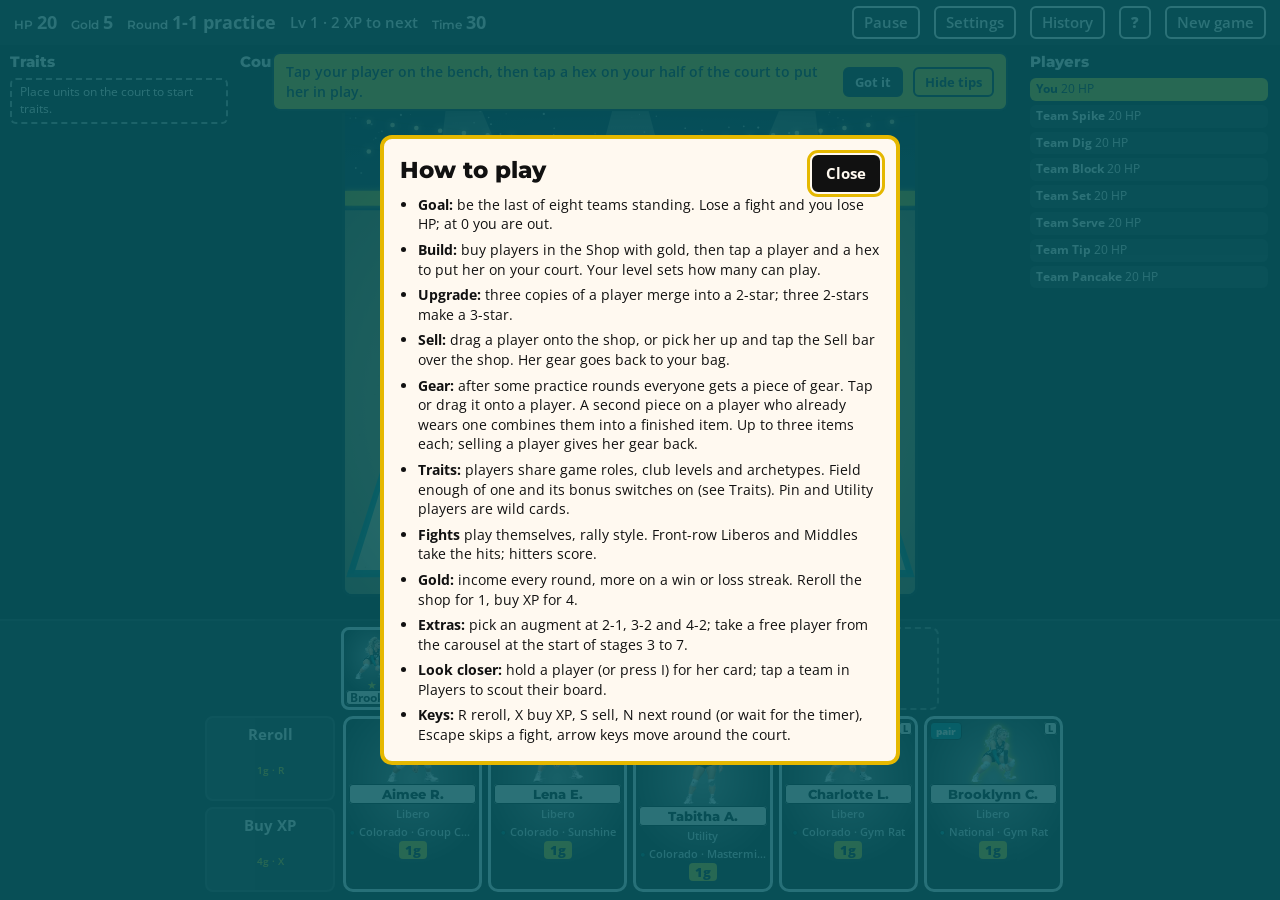
==== commit c9ea7214: "v2.36.0 milestone 56: ChatGPT scenery for the park court Co-Authored-By: Claude Opus 5.5 <noreply@an" ====
--- a/tft-wcni4yex/index.html
+++ b/tft-wcni4yex/index.html
@@ -11,58 +11,58 @@
   <link rel="manifest" href="app.webmanifest">
   <link rel="icon" href="assets/icons/icon-192.png" type="image/png">
   <link rel="apple-touch-icon" href="assets/icons/apple-touch-icon.png">
-  <link rel="stylesheet" href="style.css?v=2.35.0">
+  <link rel="stylesheet" href="style.css?v=2.36.0">
   <script type="importmap">
   {
     "imports": {
-      "./js/achievements.js": "./js/achievements.js?v=2.35.0",
-      "./js/arena.js": "./js/arena.js?v=2.35.0",
-      "./js/bots.js": "./js/bots.js?v=2.35.0",
-      "./js/combat.js": "./js/combat.js?v=2.35.0",
-      "./js/economy.js": "./js/economy.js?v=2.35.0",
-      "./js/gallery.js": "./js/gallery.js?v=2.35.0",
-      "./js/game.js": "./js/game.js?v=2.35.0",
-      "./js/guide.js": "./js/guide.js?v=2.35.0",
-      "./js/hex.js": "./js/hex.js?v=2.35.0",
-      "./js/i18n.js": "./js/i18n.js?v=2.35.0",
-      "./js/items.js": "./js/items.js?v=2.35.0",
-      "./js/history.js": "./js/history.js?v=2.35.0",
-      "./js/ladder.js": "./js/ladder.js?v=2.35.0",
-      "./js/main.js": "./js/main.js?v=2.35.0",
-      "./js/playback.js": "./js/playback.js?v=2.35.0",
-      "./js/rng.js": "./js/rng.js?v=2.35.0",
-      "./js/sound.js": "./js/sound.js?v=2.35.0",
-      "./js/sprite.js": "./js/sprite.js?v=2.35.0",
-      "./js/stage.js": "./js/stage.js?v=2.35.0",
-      "./js/traits.js": "./js/traits.js?v=2.35.0",
-      "./js/ui.js": "./js/ui.js?v=2.35.0",
-      "./js/units.js": "./js/units.js?v=2.35.0"
+      "./js/achievements.js": "./js/achievements.js?v=2.36.0",
+      "./js/arena.js": "./js/arena.js?v=2.36.0",
+      "./js/bots.js": "./js/bots.js?v=2.36.0",
+      "./js/combat.js": "./js/combat.js?v=2.36.0",
+      "./js/economy.js": "./js/economy.js?v=2.36.0",
+      "./js/gallery.js": "./js/gallery.js?v=2.36.0",
+      "./js/game.js": "./js/game.js?v=2.36.0",
+      "./js/guide.js": "./js/guide.js?v=2.36.0",
+      "./js/hex.js": "./js/hex.js?v=2.36.0",
+      "./js/i18n.js": "./js/i18n.js?v=2.36.0",
+      "./js/items.js": "./js/items.js?v=2.36.0",
+      "./js/history.js": "./js/history.js?v=2.36.0",
+      "./js/ladder.js": "./js/ladder.js?v=2.36.0",
+      "./js/main.js": "./js/main.js?v=2.36.0",
+      "./js/playback.js": "./js/playback.js?v=2.36.0",
+      "./js/rng.js": "./js/rng.js?v=2.36.0",
+      "./js/sound.js": "./js/sound.js?v=2.36.0",
+      "./js/sprite.js": "./js/sprite.js?v=2.36.0",
+      "./js/stage.js": "./js/stage.js?v=2.36.0",
+      "./js/traits.js": "./js/traits.js?v=2.36.0",
+      "./js/ui.js": "./js/ui.js?v=2.36.0",
+      "./js/units.js": "./js/units.js?v=2.36.0"
     }
   }
   </script>
   <!-- Fetch every module at once instead of discovering them one import at a time. -->
-  <link rel="modulepreload" href="./js/achievements.js?v=2.35.0">
-  <link rel="modulepreload" href="./js/arena.js?v=2.35.0">
-  <link rel="modulepreload" href="./js/bots.js?v=2.35.0">
-  <link rel="modulepreload" href="./js/combat.js?v=2.35.0">
-  <link rel="modulepreload" href="./js/economy.js?v=2.35.0">
-  <link rel="modulepreload" href="./js/gallery.js?v=2.35.0">
-  <link rel="modulepreload" href="./js/game.js?v=2.35.0">
-  <link rel="modulepreload" href="./js/guide.js?v=2.35.0">
-  <link rel="modulepreload" href="./js/hex.js?v=2.35.0">
-  <link rel="modulepreload" href="./js/i18n.js?v=2.35.0">
-  <link rel="modulepreload" href="./js/items.js?v=2.35.0">
-  <link rel="modulepreload" href="./js/history.js?v=2.35.0">
-  <link rel="modulepreload" href="./js/ladder.js?v=2.35.0">
-  <link rel="modulepreload" href="./js/main.js?v=2.35.0">
-  <link rel="modulepreload" href="./js/playback.js?v=2.35.0">
-  <link rel="modulepreload" href="./js/rng.js?v=2.35.0">
-  <link rel="modulepreload" href="./js/sound.js?v=2.35.0">
-  <link rel="modulepreload" href="./js/sprite.js?v=2.35.0">
-  <link rel="modulepreload" href="./js/stage.js?v=2.35.0">
-  <link rel="modulepreload" href="./js/traits.js?v=2.35.0">
-  <link rel="modulepreload" href="./js/ui.js?v=2.35.0">
-  <link rel="modulepreload" href="./js/units.js?v=2.35.0">
+  <link rel="modulepreload" href="./js/achievements.js?v=2.36.0">
+  <link rel="modulepreload" href="./js/arena.js?v=2.36.0">
+  <link rel="modulepreload" href="./js/bots.js?v=2.36.0">
+  <link rel="modulepreload" href="./js/combat.js?v=2.36.0">
+  <link rel="modulepreload" href="./js/economy.js?v=2.36.0">
+  <link rel="modulepreload" href="./js/gallery.js?v=2.36.0">
+  <link rel="modulepreload" href="./js/game.js?v=2.36.0">
+  <link rel="modulepreload" href="./js/guide.js?v=2.36.0">
+  <link rel="modulepreload" href="./js/hex.js?v=2.36.0">
+  <link rel="modulepreload" href="./js/i18n.js?v=2.36.0">
+  <link rel="modulepreload" href="./js/items.js?v=2.36.0">
+  <link rel="modulepreload" href="./js/history.js?v=2.36.0">
+  <link rel="modulepreload" href="./js/ladder.js?v=2.36.0">
+  <link rel="modulepreload" href="./js/main.js?v=2.36.0">
+  <link rel="modulepreload" href="./js/playback.js?v=2.36.0">
+  <link rel="modulepreload" href="./js/rng.js?v=2.36.0">
+  <link rel="modulepreload" href="./js/sound.js?v=2.36.0">
+  <link rel="modulepreload" href="./js/sprite.js?v=2.36.0">
+  <link rel="modulepreload" href="./js/stage.js?v=2.36.0">
+  <link rel="modulepreload" href="./js/traits.js?v=2.36.0">
+  <link rel="modulepreload" href="./js/ui.js?v=2.36.0">
+  <link rel="modulepreload" href="./js/units.js?v=2.36.0">
 </head>
 <body class="game">
   <header class="bar" aria-label="Status" data-i18n-aria>
@@ -225,6 +225,6 @@
       <button type="button" id="againDaily" data-i18n>Today's challenge</button>
     </div>
   </dialog>
-  <script type="module" src="js/main.js?v=2.35.0"></script>
+  <script type="module" src="js/main.js?v=2.36.0"></script>
 </body>
 </html>
